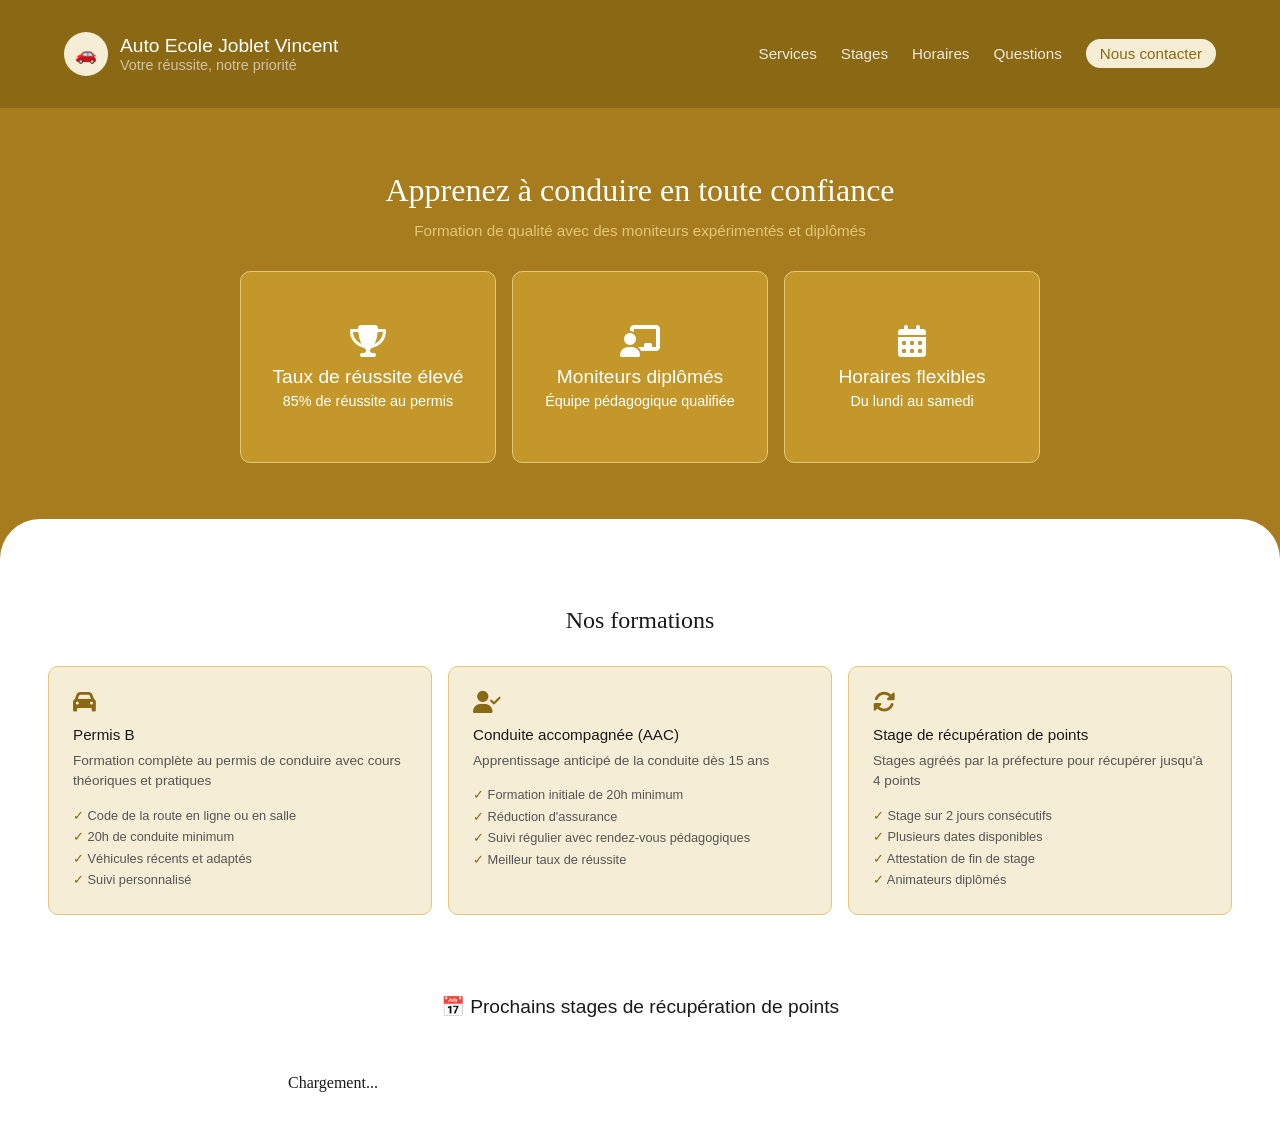
==== index.html @ 128d5dc1 "modif du 13/05/2026" ====
<!DOCTYPE html>
<html lang="fr">
<head>
  <meta charset="UTF-8">
  <link href="ressource/style.css" rel="stylesheet">
  <link rel="stylesheet" href="https://cdnjs.cloudflare.com/ajax/libs/font-awesome/6.5.0/css/all.min.css">
  <meta name="viewport" content="width=device-width, initial-scale=1.0">
  <title>Auto Ecole Joblet</title>
</head>
<body>

    <nav class="nav">
        <div class="nav-left">
            <div class="nav-logo-circle">🚗</div>
            <div>
                <p class="nav-title">Auto Ecole Joblet Vincent</p>
                <p class="nav-subtitle">Votre réussite, notre priorité</p>
            </div>
        </div>
        <ul class="nav-links">
            <li><a href="#services">Services</a></li>
            <li><a href="#stages">Stages</a></li>
            <li><a href="#horaires">Horaires</a></li>
            <li><a href="#faq">Questions</a></li>
            <li><a href="#contact" class="nav-cta">Nous contacter</a></li>
        </ul>
        <button class="burger" id="burger">
            <span></span>
            <span></span>
            <span></span>
        </button>
    </nav>

    <section class="hero">
        <h1>Apprenez à conduire en toute confiance</h1>
        <p>Formation de qualité avec des moniteurs expérimentés et diplômés</p>
        <div class="hero-cards">
            <div class="hero-card">
                <i class="fa-solid fa-trophy"></i>
                <h3>Taux de réussite élevé</h3>
                <p>85% de réussite au permis</p>
            </div>
            <div class="hero-card">
                <i class="fa-solid fa-chalkboard-user"></i>
                <h3>Moniteurs diplômés</h3>
                <p>Équipe pédagogique qualifiée</p>
            </div>
            <div class="hero-card">
                <i class="fa-solid fa-calendar-days"></i>
                <h3>Horaires flexibles</h3>
                <p>Du lundi au samedi</p>
            </div>
        </div>
    </section>

    <section class="services" id="services">
        <h2>Nos formations</h2>
        <div class="services-grid">
            <div class="scard">
                <i class="fa-solid fa-car"></i>
                <h3>Permis B</h3>
                <p>Formation complète au permis de conduire avec cours théoriques et pratiques</p>
                <ul>
                    <li>Code de la route en ligne ou en salle</li>
                    <li>20h de conduite minimum</li>
                    <li>Véhicules récents et adaptés</li>
                    <li>Suivi personnalisé</li>
                </ul>
            </div>
            <div class="scard">
                <i class="fa-solid fa-user-check"></i>
                <h3>Conduite accompagnée (AAC)</h3>
                <p>Apprentissage anticipé de la conduite dès 15 ans</p>
                <ul>
                    <li>Formation initiale de 20h minimum</li>
                    <li>Réduction d'assurance</li>
                    <li>Suivi régulier avec rendez-vous pédagogiques</li>
                    <li>Meilleur taux de réussite</li>
                </ul>
            </div>
            <div class="scard">
                <i class="fa-solid fa-rotate"></i>
                <h3>Stage de récupération de points</h3>
                <p>Stages agréés par la préfecture pour récupérer jusqu'à 4 points</p>
                <ul>
                    <li>Stage sur 2 jours consécutifs</li>
                    <li>Plusieurs dates disponibles</li>
                    <li>Attestation de fin de stage</li>
                    <li>Animateurs diplômés</li>
                </ul>
            </div>
        </div>
    </section>

    <section class="stages" id="stages">
        <div class="stages-header">
            <h2>📅  Prochains stages de récupération de points</h2>
        </div>
        <div id="liste-stages">Chargement...</div>
    </section>

    <script src="ressource/script.js"></script>
</body>
</html>
---- ressource/style.css ----
:root {
  --couleur-primaire: #8B6914;
  --couleur-primaire-clair: #A67C1F;
  --couleur-secondaire: #C4972A;
  --couleur-fond-clair: #F5EDD6;
  --couleur-fond-blanc: #FFFFFF;
  --couleur-texte: #1A1A1A;
  --couleur-texte-gris: #555555;
  --couleur-bordure: #E0C87A;
}

* {
    box-sizing: border-box;
    margin: 0;
    padding: 0;
}

body {
    font-family: Georgia, serif;
    background: var(--couleur-fond-blanc);
    color: var(--couleur-texte);
}

nav {
    background: var(--couleur-primaire);
    padding: 2rem 4rem;
    display: flex;
    align-items: center;
    justify-content: space-between;
}

.nav-left {
    display: flex;
    align-items: center;
    gap: 12px;
}

.nav-logo-circle {
    width: 44px;
    height: 44px;
    background: var(--couleur-fond-clair);
    border-radius: 50%;
    display: flex;
    align-items: center;
    justify-content: center;
    font-size: 1.1rem;
}

.nav-title {
    color: white;
    font-size: 1.2rem;
    font-weight: 500;
    font-family: sans-serif;
}

.nav-subtitle {
    color: rgba(255,255,255,0.6);
    font-size: 0.9rem;
    font-family: sans-serif;
}

.nav-links {
    display: flex;
    gap: 24px;
    list-style: none;
    align-items: center;
}

.nav-links a {
    color: rgba(255,255,255,0.85);
    font-size: 0.95rem;
    font-family: sans-serif;
    text-decoration: none;
    transition: color 0.2s;
}

.nav-links a:hover {
    color: var(--couleur-fond-clair);
}

.nav-cta {
    background: var(--couleur-fond-clair) !important;
    color: var(--couleur-primaire) !important;
    padding: 6px 14px;
    border-radius: 20px;
    font-weight: 500;
}

.burger {
    display: none;
}

.hero {
    background-color: var(--couleur-primaire-clair);
    padding: 4rem 3rem 6rem;
    text-align: center;
    position: relative;
}

.hero::after {
    content: '';
    position: absolute;
    bottom: 0;
    left: 0;
    right: 0;
    height: 40px;
    background-color: var(--couleur-fond-blanc);
    border-radius: 40px 40px 0 0;
}

.hero h1 {
    font-size: 2rem;
    color: white;
    font-weight: 400;
    margin-bottom: 0.8rem;
}

.hero > p {
    font-size: 0.95rem;
    color: var(--couleur-bordure);
    font-family: sans-serif;
    margin-bottom: 2rem;
}

.hero-cards {
    display: grid;
    grid-template-columns: repeat(3, 1fr);
    gap: 1rem;
    max-width: 800px;
    margin: 0 auto;
    position: relative;
    z-index: 1;
}

.hero-card {
    background-color: var(--couleur-secondaire);
    border: 0.5px solid var(--couleur-bordure);
    border-radius: 10px;
    padding: 1.2rem 1rem;
    aspect-ratio: 4/3;
    display: flex;
    flex-direction: column;
    align-items: center;
    justify-content: center;
}

.hero-card i {
    font-size: 2rem;
    color: var(--couleur-fond-blanc);
    display: block;
    margin-bottom: 0.6rem;
}

.hero-card h3 {
    font-size: 1.2rem;
    font-family: sans-serif;
    font-weight: 500;
    color: white;
    margin-bottom: 0.3rem;
}

.hero-card p {
    font-size: 0.9rem;
    color: white;
    font-family: sans-serif;
}

.services {
    padding: 3rem;
    background-color: var(--couleur-fond-blanc);
}

.section-label {
    font-size: 0.75rem;
    font-family: sans-serif;
    letter-spacing: 0.18em;
    color: var(--couleur-primaire);
    text-transform: uppercase;
    margin-bottom: 0.4rem;
    text-align: center;
}

h2 {
    font-size: 1.5rem;
    color: var(--couleur-texte);
    margin-bottom: 2rem;
    text-align: center;
    font-weight: 400;
}

.services-grid {
    display: grid;
    grid-template-columns: repeat(3, 1fr);
    gap: 1rem;
}

.scard {
    border: 0.5px solid var(--couleur-bordure);
    border-radius: 10px;
    padding: 1.5rem;
    background-color: var(--couleur-fond-clair);
}

.scard i {
    font-size: 1.4rem;
    color: var(--couleur-primaire);
    display: block;
    margin-bottom: 0.8rem;
}

.scard h3 {
    font-size: 0.95rem;
    font-family: sans-serif;
    font-weight: 500;
    color: var(--couleur-texte);
    margin-bottom: 0.5rem;
}

.scard p {
    font-size: 0.85rem;
    color: var(--couleur-texte-gris);
    font-family: sans-serif;
    line-height: 1.5;
    margin-bottom: 0.8rem;
}

.scard ul {
    list-style: none;
}

.scard ul li {
    font-size: 0.8rem;
    color: var(--couleur-texte-gris);
    font-family: sans-serif;
    padding: 0.2rem 0;
}

.scard ul li::before {
    content: '✓ ';
    color: var(--couleur-primaire);
}

.stages {
    padding: 2rem 3rem;
    background-color: var(--couleur-fond-blanc);
    max-width: 800px;
    margin: 0 auto;
}

.stages-header {
    display: flex;
    align-items: center;
    justify-content: center;
    gap: 0.8rem;
    margin-bottom: 1.5rem;
}

.stages-header h2 {
    font-size: 1.2rem;
    font-weight: 500;
    font-family: sans-serif;
    color: var(--couleur-texte);
}

.stage-info {
    display: flex;
    flex-direction: column;
}

.stage-card {
    display: flex;
    justify-content: space-between;
    align-items: center;
    background-color: var(--couleur-fond-blanc);
    border: 0.5px solid var(--couleur-bordure);
    border-radius: 12px;
    padding: 1.2rem 1.5rem;
    margin-bottom: 1rem;
}

.stage-date, .stage-heure {
    font-family: sans-serif;
    font-size: 0.95rem;
    color: var(--couleur-texte);
    display: flex;
    align-items: center;
    gap: 0.5rem;
    margin-bottom: 0.4rem;
}

.stage-date {
    font-weight: 500;
}

.stage-places {
    display: inline-block;
    background: var(--couleur-texte);
    color: white;
    font-size: 0.85rem;
    font-family: sans-serif;
    padding: 0.4rem 1rem;
    border-radius: 20px;
    font-weight: 500;
}

.stage-complet {
    display: inline-block;
    background: #cc0000;
    color: white;
    font-size: 0.85rem;
    font-family: sans-serif;
    padding: 0.4rem 1rem;
    border-radius: 20px;
    font-weight: 500;
}

@media (max-width: 768px) {

    nav {
        padding: 1.2rem 1.5rem;
        position: relative;
    }

    .nav-links {
        display: none;
        flex-direction: column;
        position: absolute;
        top: 80px;
        left: 0;
        right: 0;
        background: var(--couleur-primaire);
        padding: 1.5rem;
        gap: 1rem;
        z-index: 100;
    }

    .nav-links.open {
        display: flex;
    }

    .burger {
        display: flex;
        flex-direction: column;
        gap: 5px;
        background: none;
        border: none;
        cursor: pointer;
        padding: 4px;
        align-self: center;
    }

    .burger span {
        display: block;
        width: 25px;
        height: 2px;
        background-color: white;
        border-radius: 2px;
    }

    .hero {
        padding: 2rem 1.5rem 4rem;
    }

    .hero h1 {
        font-size: 1.5rem;
    }

    .hero-cards {
        grid-template-columns: 1fr;
        max-width: 100%;
    }

    .hero-card {
        aspect-ratio: auto;
        padding: 1rem;
    }

    .services {
        padding: 2rem 1.5rem;
    }

    .services-grid {
        grid-template-columns: 1fr;
    }

    .stages {
        padding: 2rem 1.5rem;
    }

    .stage-card {
        flex-direction: column;
        align-items: center;
        gap: 0.8rem;
    }

    .stages-header {
        text-align: center;
        flex-direction: column;
    }

    .stage-info {
        text-align: center;
        width: 100%;
    }

    .stage-date {
        justify-content: center;
    }

    .stage-heure {
        justify-content: center;
    }

    .stage-places, .stage-complet {
        align-self: center;
    }
}
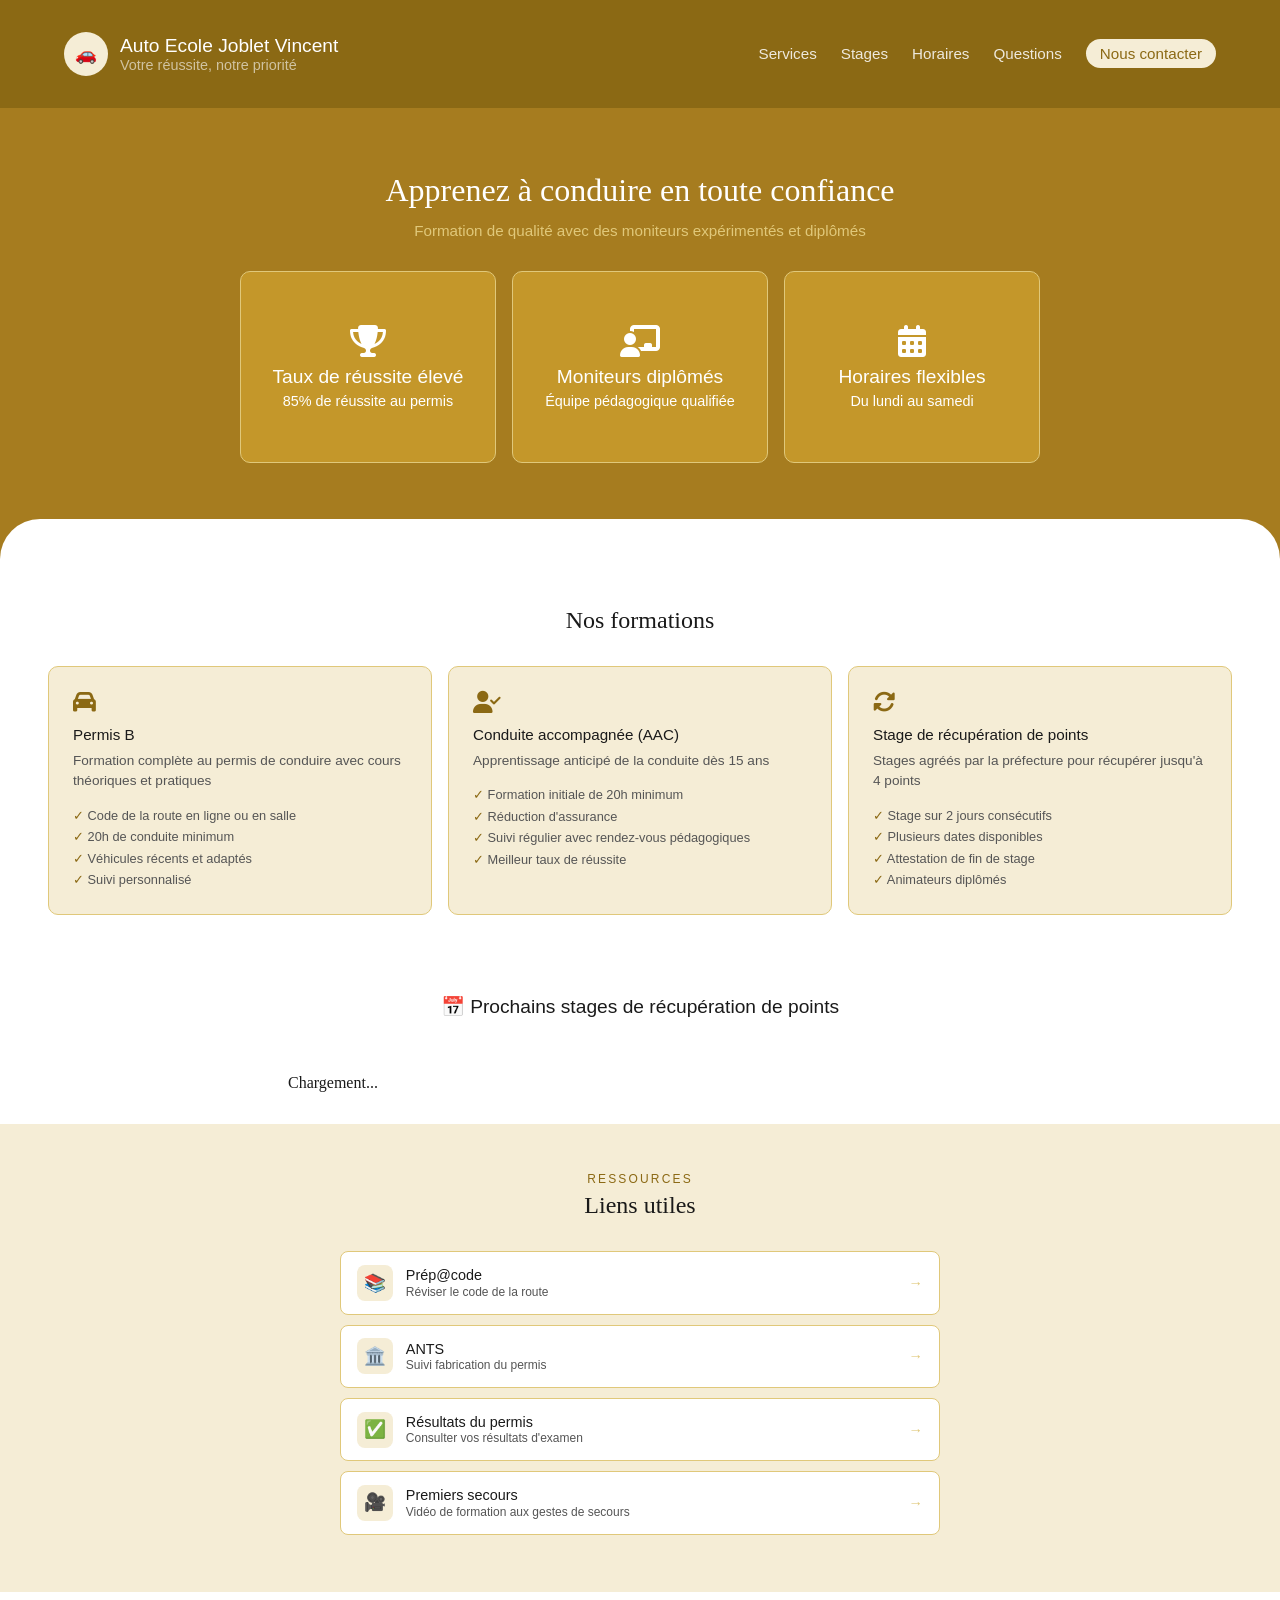
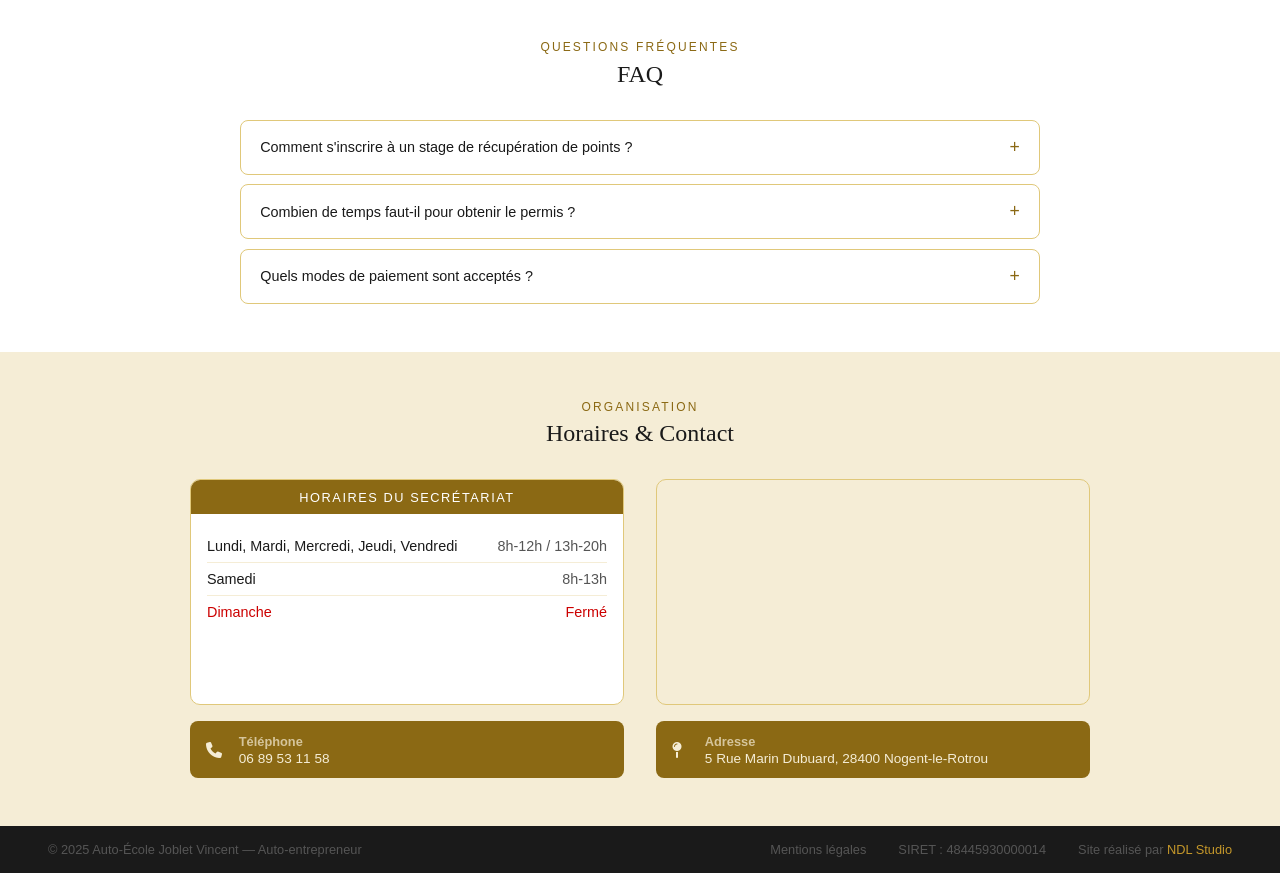
==== commit 07294bf6: "ajout du 19/05/26" ====
--- a/index.html
+++ b/index.html
@@ -99,6 +99,135 @@
         <div id="liste-stages">Chargement...</div>
     </section>
 
+    <section class="liens" id="liens">
+        <p class="section-label">Ressources</p>
+        <h2>Liens utiles</h2>
+        <div class="liens-grid">
+            <div class="liens-group">
+                <a href="https://www.prepacode-enpc.fr/landing_page" target="_blank" class="lien-card">
+                    <div class="lien-icon">📚</div>
+                    <div>
+                        <p class="lien-name">Prép@code</p>
+                        <p class="lien-desc">Réviser le code de la route</p>
+                    </div>
+                    <span class="lien-arrow">→</span>
+                </a>
+                <a href="https://permisdeconduire.ants.gouv.fr" target="_blank" class="lien-card">
+                    <div class="lien-icon">🏛️</div>
+                    <div>
+                        <p class="lien-name">ANTS</p>
+                        <p class="lien-desc">Suivi fabrication du permis</p>
+                    </div>
+                    <span class="lien-arrow">→</span>
+                </a>
+                <a href="https://www.securite-routiere.gouv.fr" target="_blank" class="lien-card">
+                    <div class="lien-icon">✅</div>
+                    <div>
+                        <p class="lien-name">Résultats du permis</p>
+                        <p class="lien-desc">Consulter vos résultats d'examen</p>
+                    </div>
+                    <span class="lien-arrow">→</span>
+                </a>
+                <a href="https://www.youtube.com/watch?v=EZXLKHMjJOY" target="_blank" class="lien-card">
+                    <div class="lien-icon">🎥</div>
+                    <div>
+                        <p class="lien-name">Premiers secours</p>
+                        <p class="lien-desc">Vidéo de formation aux gestes de secours</p>
+                    </div>
+                    <span class="lien-arrow">→</span>
+                </a>
+            </div>
+        </div>
+    </section>
+
+    <section class="faq" id="faq">
+        <p class="section-label">Questions Fréquentes</p>
+        <h2>FAQ</h2>
+        <div class="faq-list">
+            <div class="faq-item">
+                <div class="faq-question">
+                    <span>Comment s'inscrire à un stage de récupération de points ?</span>
+                    <span class="faq-arrow">+</span>
+                </div>
+                <div class="faq-answer">Consultez les dates disponibles dans la section Stages et contactez-nous pour confirmer votre inscription</div>
+            </div>
+            <div class="faq-item">
+                <div class="faq-question">
+                    <span>Combien de temps faut-il pour obtenir le permis ?</span>
+                    <span class="faq-arrow">+</span>
+                </div>
+                <div class="faq-answer">En moyenne comptez 3 à 6 mois selon votre rythme d'apprentissage.</div>
+            </div>
+            <div class="faq-item">
+                <div class="faq-question">
+                    <span>Quels modes de paiement sont acceptés ?</span>
+                    <span class="faq-arrow">+</span>
+                </div>
+                <div class="faq-answer">Nous acceptons les espèces, chèques et virements. Le permis à 1€/jour est également disponible.</div>
+            </div>
+        </div>
+    </section>
+
+    <section class="horaires" id="contact">
+        <p class="section-label">Organisation</p>
+        <h2>Horaires & Contact</h2>
+        <div class="horaires-wrap">
+            <div class="horaires-left">
+                <div class="horaires-bloc">
+                    <div class="horaires-bloc-texte">Horaires du secrétariat</div>
+                    <div class="horaires-bloc-content">
+                        <div class="horaires-row">
+                            <span class="jour">Lundi, Mardi, Mercredi, Jeudi, Vendredi</span>
+                            <span class="heure">8h-12h / 13h-20h</span>
+                        </div>
+                        <div class="horaires-row">
+                            <span class="jour">Samedi</span>
+                            <span class="heure">8h-13h</span>
+                        </div>
+                        <div class="horaires-row ferme">
+                            <span class="jour">Dimanche</span>
+                            <span class="heure">Fermé</span>
+                        </div>
+                    </div>
+                </div>
+                <a href="tel:+33689531158" class="contact-card">
+                    <i class="fa-solid fa-phone"></i>
+                    <div class="contact-card-info">
+                        <h4>Téléphone</h4>
+                        <p>06 89 53 11 58</p>
+                    </div>
+                </a>
+            </div>
+            <div class="horaires-right">
+                <div class="carte-placeholder">
+                    <iframe 
+                        src="https://www.google.com/maps/embed?pb=!1m18!1m12!1m3!1d2638.5!2d0.8234!3d48.3234!2m3!1f0!2f0!3f0!3m2!1i1024!2i768!4f13.1!3m3!1m2!1s0x0%3A0x0!2s5+Rue+Marin+Dubuard+28400+Nogent-le-Rotrou!5e0!3m2!1sfr!2sfr!4v1234567890"
+                        width="100%" 
+                        height="220" 
+                        style="border:0; border-radius:10px;" 
+                        allowfullscreen="" 
+                        loading="lazy">
+                    </iframe>
+                </div>
+                <a href="https://maps.google.com/?q=5+Rue+Marin+Dubuard+28400+Nogent-le-Rotrou" target="_blank" class="contact-card">
+                    <i class="fa-solid fa-map-pin"></i>
+                    <div class="contact-card-info">
+                        <h4>Adresse</h4>
+                        <p>5 Rue Marin Dubuard, 28400 Nogent-le-Rotrou</p>
+                    </div>
+                </a>
+            </div>
+        </div>
+    </section>
+
     <script src="ressource/script.js"></script>
 </body>
+<footer class="footer">
+    <span>© 2025 Auto-École Joblet Vincent — Auto-entrepreneur</span>
+    <div class="footer-links">
+        <a href="mentions-legales.html">Mentions légales</a>
+        <span>SIRET : 48445930000014</span>
+        <span class="footer-credit">Site réalisé par <a href="https://ndlstudio.fr" target="_blank">NDL Studio</a></span>
+    </div>
+</footer>
 </html>
--- a/ressource/style.css
+++ b/ressource/style.css
@@ -313,6 +313,339 @@
     border-radius: 20px;
     font-weight: 500;
 }
+
+.liens {
+    padding: 3rem;
+    background: var(--couleur-fond-clair);
+}
+
+.liens-grid {
+    max-width: 600px;
+    margin: 0 auto;
+}
+
+.liens-group-title {
+    font-size: 0.75rem;
+    font-family: sans-serif;
+    font-weight: 500;
+    color: var(--couleur-primaire);
+    letter-spacing: 0.12em;
+    text-transform: uppercase;
+    margin-bottom: 0.8rem;
+    padding-bottom: 0.5rem;
+    border-bottom: 0.5px solid var(--couleur-bordure);
+}
+
+.lien-card {
+    display: flex;
+    align-items: center;
+    gap: 0.8rem;
+    padding: 0.8rem 1rem;
+    border: 0.5px solid var(--couleur-bordure);
+    border-radius: 8px;
+    margin-bottom: 0.6rem;
+    background: var(--couleur-fond-blanc);
+    text-decoration: none;
+    transition: border-color 0.2s;
+}
+
+.lien-card:hover {
+    border-color: var(--couleur-primaire);
+}
+
+.lien-icon {
+    width: 36px;
+    height: 36px;
+    border-radius: 8px;
+    display: flex;
+    align-items: center;
+    justify-content: center;
+    font-size: 1.1rem;
+    flex-shrink: 0;
+    background: var(--couleur-fond-clair);
+}
+
+.lien-name {
+    font-size: 0.9rem;
+    font-family: sans-serif;
+    font-weight: 500;
+    color: var(--couleur-texte);
+    margin-bottom: 0.1rem;
+}
+
+.lien-desc {
+    font-size: 0.75rem;
+    color: var(--couleur-texte-gris);
+    font-family: sans-serif;
+}
+
+.lien-arrow {
+    margin-left: auto;
+    color: var(--couleur-bordure);
+    font-family: sans-serif;
+    font-size: 0.9rem;
+}
+
+.faq {
+    padding: 3rem;
+    background-color: var(--couleur-fond-blanc);
+}
+
+.faq .section-label,
+.faq h2 {
+    text-align: center;
+}
+
+.faq-list {
+    display: flex;
+    flex-direction: column;
+    gap: 0.6rem;
+    max-width: 800px;
+    width: 100%;
+    margin: 1.5rem auto 0;
+    text-align: left;
+}
+
+.faq-item {
+    background-color: var(--couleur-fond-blanc);
+    border: 0.5px solid var(--couleur-bordure);
+    border-radius: 8px;
+    overflow: hidden;
+}
+
+.faq-question {
+    display: flex;
+    justify-content: space-between;
+    align-items: center;
+    padding: 1rem 1.2rem;
+    cursor: pointer;
+}
+
+.faq-question span:first-child {
+    font-size: 0.9rem;
+    font-family: sans-serif;
+    color: var(--couleur-texte);
+    font-weight: 500;
+}
+
+.faq-arrow {
+    color: var(--couleur-primaire);
+    font-size: 1.1rem;
+    font-family: sans-serif;
+}
+
+.faq-answer {
+    display: none;
+    padding: 0 1.2rem 1rem;
+    font-size: 0.85rem;
+    font-family: sans-serif;
+    color: var(--couleur-texte-gris);
+    line-height: 1.6;
+    border-top: 0.5px solid var(--couleur-fond-clair);
+    padding-top: 0.8rem;
+}
+
+.horaires {
+    padding: 3rem;
+    background: var(--couleur-fond-clair);
+}
+
+.horaires-wrap {
+    display: grid;
+    grid-template-columns: 1fr 1fr;
+    gap: 2rem;
+    max-width: 900px;
+    margin: 2rem auto 0;
+    align-items: stretch;
+}
+
+.horaires-bloc {
+    background: var(--couleur-fond-blanc);
+    border: 0.5px solid var(--couleur-bordure);
+    border-radius: 10px;
+    overflow: hidden;
+    flex: 1;
+}
+
+.horaires-bloc-texte {
+    background: var(--couleur-primaire);
+    color: white;
+    font-family: sans-serif;
+    font-size: 0.8rem;
+    font-weight: 500;
+    letter-spacing: 0.12em;
+    text-transform: uppercase;
+    padding: 0.6rem 1rem;
+    text-align: center;
+}
+
+.horaires-bloc-content {
+    padding: 1rem;
+}
+
+.horaires-row {
+    display: flex;
+    justify-content: space-between;
+    align-items: center;
+    padding: 0.5rem 0;
+    border-bottom: 0.5px solid var(--couleur-fond-clair);
+    font-family: sans-serif;
+    font-size: 0.9rem;
+}
+
+.horaires-row:last-child {
+    border-bottom: none;
+}
+
+.horaires-row .jour {
+    font-weight: 500;
+    color: var(--couleur-texte);
+}
+
+.horaires-row .heure {
+    color: var(--couleur-texte-gris);
+}
+
+.horaires-row.ferme .jour,
+.horaires-row.ferme .heure {
+    color: #cc0000;
+}
+
+.horaires-left {
+    display: flex;
+    flex-direction: column;
+    gap: 1rem;
+}
+
+.horaires-right {
+    display: flex;
+    flex-direction: column;
+    gap: 1rem;
+}
+
+.carte-placeholder {
+    border-radius: 10px;
+    overflow: hidden;
+    border: 0.5px solid var(--couleur-bordure);
+}
+
+.contact-cards {
+    display: flex;
+    flex-direction: column;
+    gap: 0.6rem;
+}
+
+.contact-card {
+    display: flex;
+    align-items: center;
+    gap: 0.8rem;
+    padding: 0.8rem 1rem;
+    background: var(--couleur-primaire);
+    border-radius: 8px;
+    text-decoration: none;
+    transition: background 0.2s;
+}
+
+.contact-card:hover {
+    background: var(--couleur-primaire-clair);
+}
+
+.contact-card i {
+    font-size: 1rem;
+    color: var(--couleur-fond-clair);
+    width: 20px;
+}
+
+.contact-card-info h4 {
+    font-size: 0.8rem;
+    font-family: sans-serif;
+    color: rgba(245,237,214,0.7);
+    margin-bottom: 0.1rem;
+}
+
+.contact-card-info p {
+    font-size: 0.85rem;
+    font-family: sans-serif;
+    color: var(--couleur-fond-clair);
+    font-weight: 500;
+}
+
+.footer {
+    background: var(--couleur-texte);
+    padding: 1rem 3rem;
+    display: flex;
+    justify-content: space-between;
+    align-items: center;
+}
+
+.footer span {
+    font-size: 0.8rem;
+    color: var(--couleur-texte-gris);
+    font-family: sans-serif;
+}
+
+.footer-links {
+    display: flex;
+    gap: 2rem;
+    align-items: center;
+}
+
+.footer-links a {
+    font-size: 0.8rem;
+    color: var(--couleur-texte-gris);
+    font-family: sans-serif;
+    text-decoration: none;
+}
+
+.footer-links a:hover {
+    color: var(--couleur-fond-clair);
+}
+
+.footer-credit a {
+    color: var(--couleur-secondaire);
+}
+
+.mentions {
+    padding: 4rem 3rem;
+    max-width: 800px;
+    margin: 0 auto;
+}
+
+.mentions h1 {
+    font-size: 2rem;
+    color: var(--couleur-primaire);
+    margin-bottom: 2rem;
+    font-weight: 400;
+}
+
+.mentions h2 {
+    font-size: 1.1rem;
+    color: var(--couleur-texte);
+    margin-top: 2rem;
+    margin-bottom: 0.8rem;
+    font-weight: 500;
+    font-family: sans-serif;
+    border-bottom: 0.5px solid var(--couleur-bordure);
+    padding-bottom: 0.4rem;
+    text-align: left;
+}
+
+.mentions p {
+    font-size: 0.9rem;
+    color: var(--couleur-texte-gris);
+    font-family: sans-serif;
+    line-height: 1.7;
+    margin-bottom: 0.6rem;
+}
+
+.mentions a {
+    color: var(--couleur-primaire);
+    text-decoration: none;
+}
+
+
+
+
 
 @media (max-width: 768px) {
 
@@ -414,4 +747,31 @@
     .stage-places, .stage-complet {
         align-self: center;
     }
+
+        /* HORAIRES */
+    .horaires-wrap {
+        grid-template-columns: 1fr;
+    }
+
+    .horaires-left {
+        order: 1;
+    }
+
+    .horaires-right {
+        order: 2;
+    }
+
+    .carte-placeholder iframe {
+        height: 200px;
+    }
+
+    /* LIENS */
+    .liens-grid {
+        grid-template-columns: 1fr;
+    }
+
+    /* FAQ */
+    .faq {
+        padding: 2rem 1.5rem;
+    }
 }
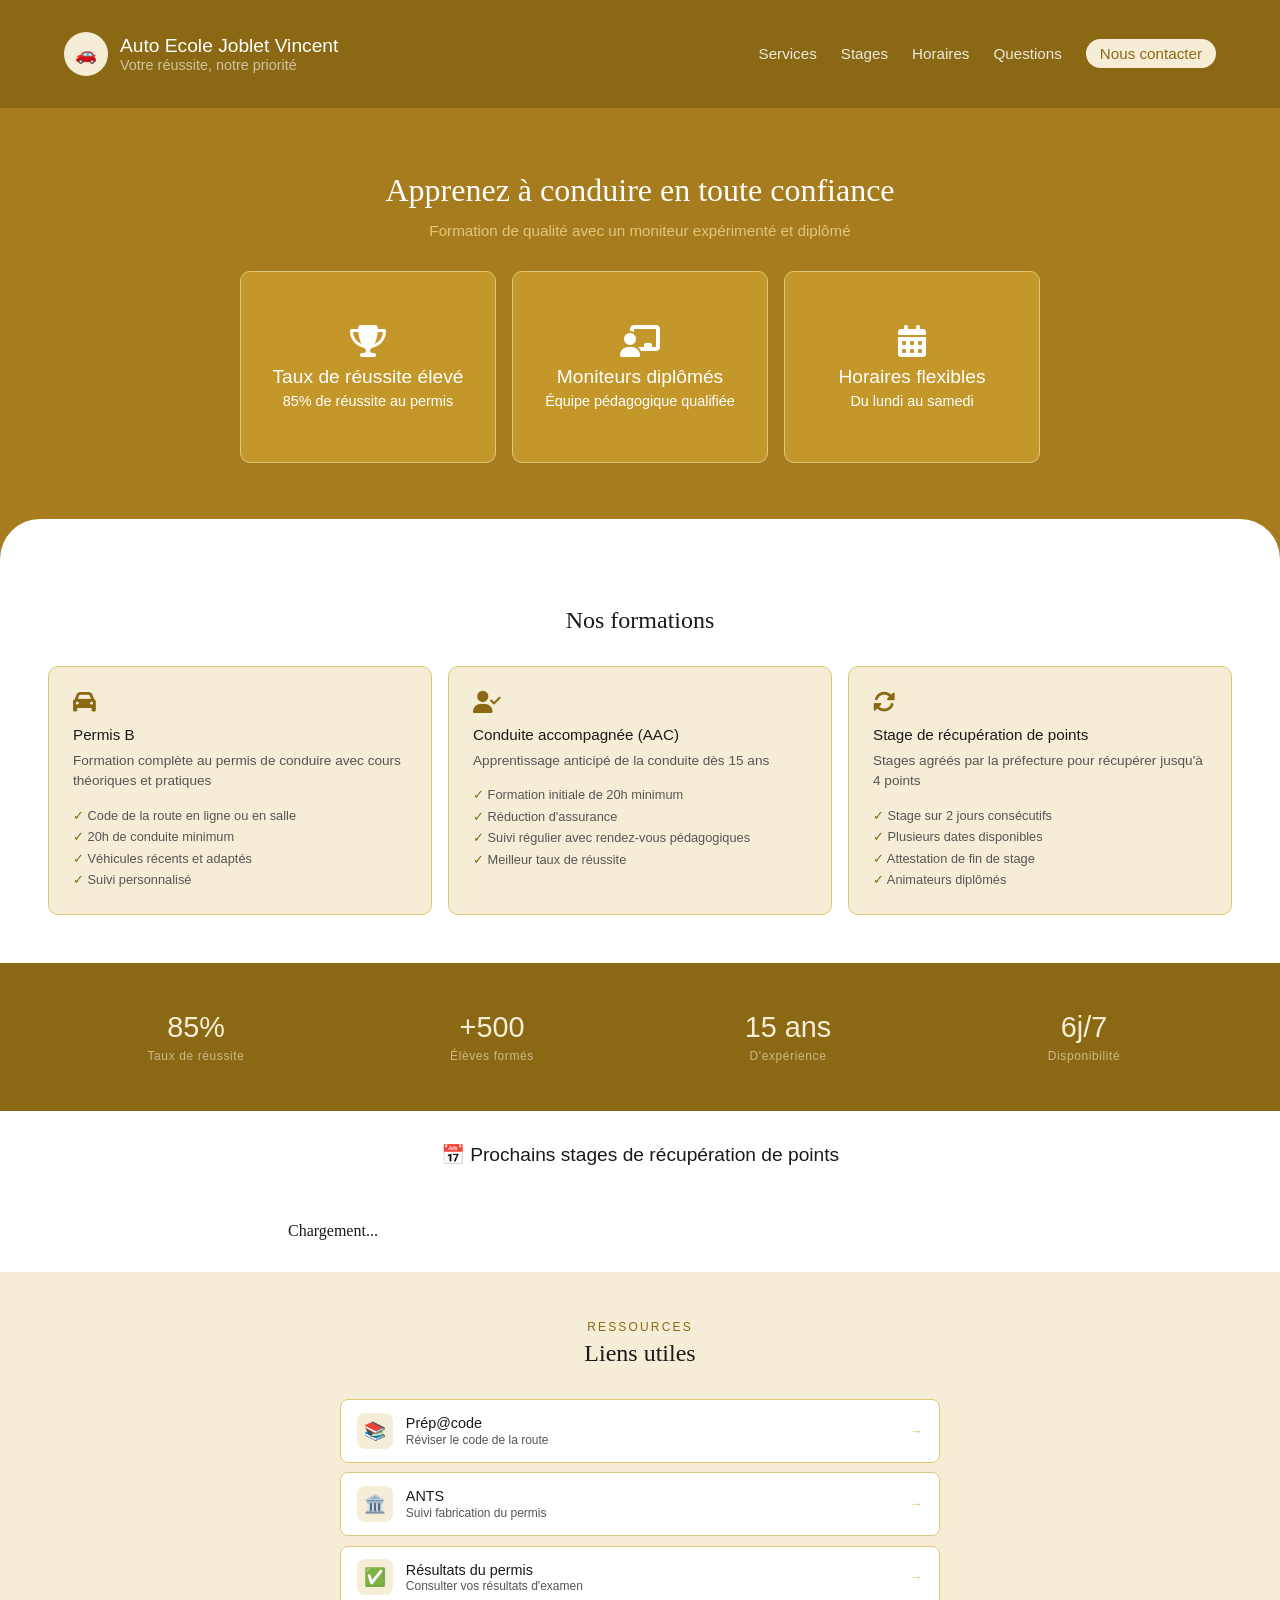
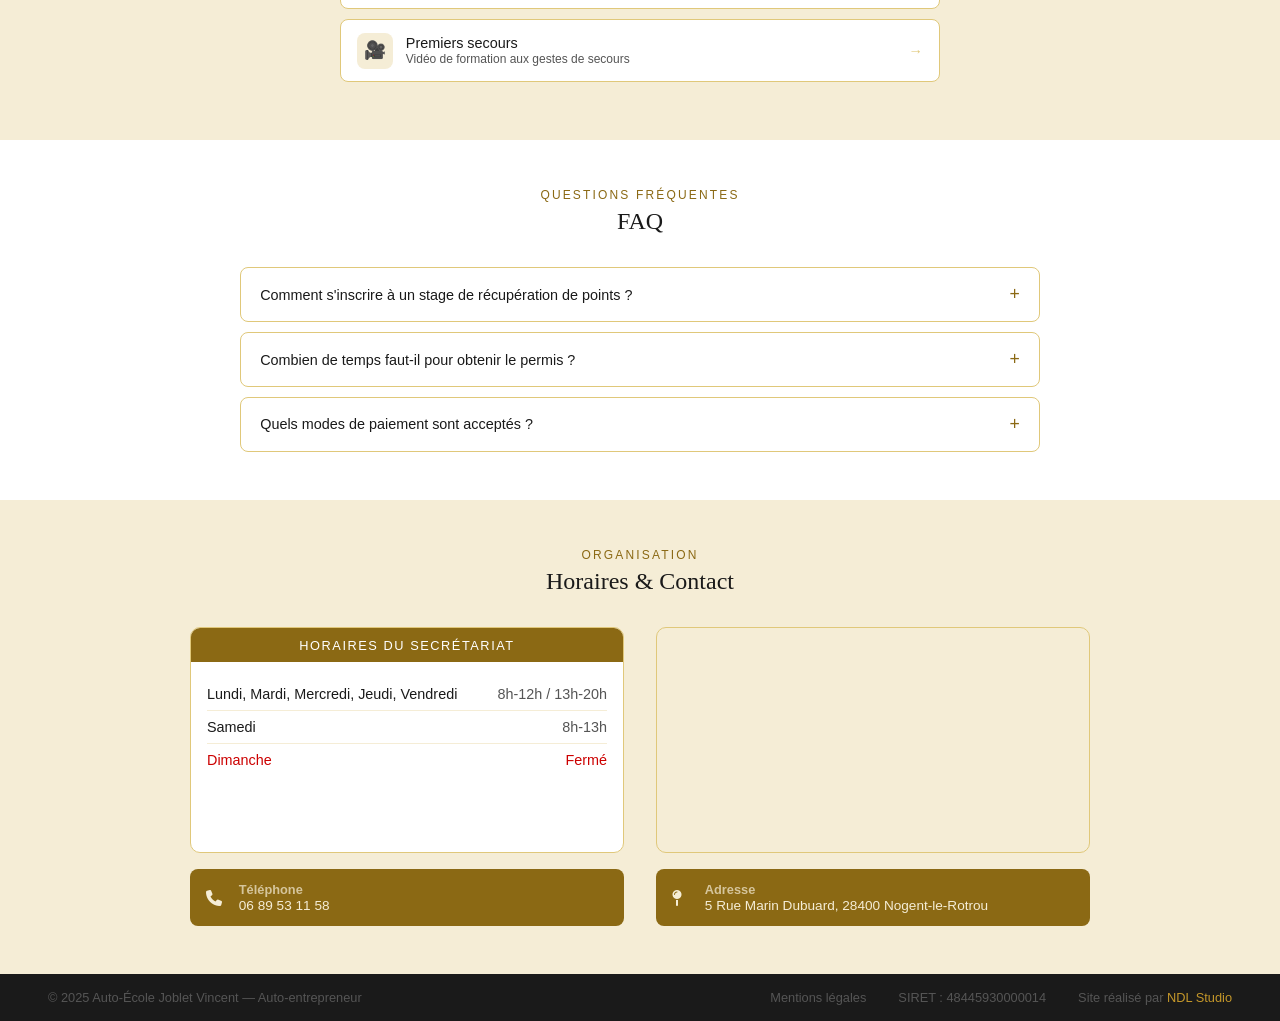
==== commit f44352ce: "mofid 24/05/2026" ====
--- a/index.html
+++ b/index.html
@@ -20,7 +20,7 @@
         <ul class="nav-links">
             <li><a href="#services">Services</a></li>
             <li><a href="#stages">Stages</a></li>
-            <li><a href="#horaires">Horaires</a></li>
+            <li><a href="#contact">Horaires</a></li>
             <li><a href="#faq">Questions</a></li>
             <li><a href="#contact" class="nav-cta">Nous contacter</a></li>
         </ul>
@@ -33,7 +33,7 @@
 
     <section class="hero">
         <h1>Apprenez à conduire en toute confiance</h1>
-        <p>Formation de qualité avec des moniteurs expérimentés et diplômés</p>
+        <p>Formation de qualité avec un moniteur expérimenté et diplômé</p>
         <div class="hero-cards">
             <div class="hero-card">
                 <i class="fa-solid fa-trophy"></i>
@@ -91,6 +91,25 @@
             </div>
         </div>
     </section>
+
+    <div class="stats">
+        <div class="stat">
+            <span class="stat-num">85%</span>
+            <span class="stat-lbl">Taux de réussite</span>
+        </div>
+        <div class="stat">
+            <span class="stat-num">+500</span>
+            <span class="stat-lbl">Élèves formés</span>
+        </div>
+        <div class="stat">
+            <span class="stat-num">15 ans</span>
+            <span class="stat-lbl">D'expérience</span>
+        </div>
+        <div class="stat">
+            <span class="stat-num">6j/7</span>
+            <span class="stat-lbl">Disponibilité</span>
+        </div>
+    </div>
 
     <section class="stages" id="stages">
         <div class="stages-header">
--- a/ressource/style.css
+++ b/ressource/style.css
@@ -644,7 +644,34 @@
 }
 
 
-
+.stats {
+    background: var(--couleur-primaire);
+    padding: 2rem 3rem;
+    display: grid;
+    grid-template-columns: repeat(4, 1fr);
+}
+
+.stat {
+    text-align: center;
+    padding: 1rem;
+}
+
+.stat-num {
+    font-size: 1.8rem;
+    color: var(--couleur-fond-clair);
+    font-weight: 500;
+    display: block;
+    font-family: sans-serif;
+}
+
+.stat-lbl {
+    font-size: 0.75rem;
+    color: rgba(245,237,214,0.6);
+    font-family: sans-serif;
+    display: block;
+    margin-top: 0.3rem;
+    letter-spacing: 0.05em;
+}
 
 
 @media (max-width: 768px) {
@@ -774,4 +801,8 @@
     .faq {
         padding: 2rem 1.5rem;
     }
+
+    .stats {
+    grid-template-columns: repeat(2, 1fr);
+    }
 }
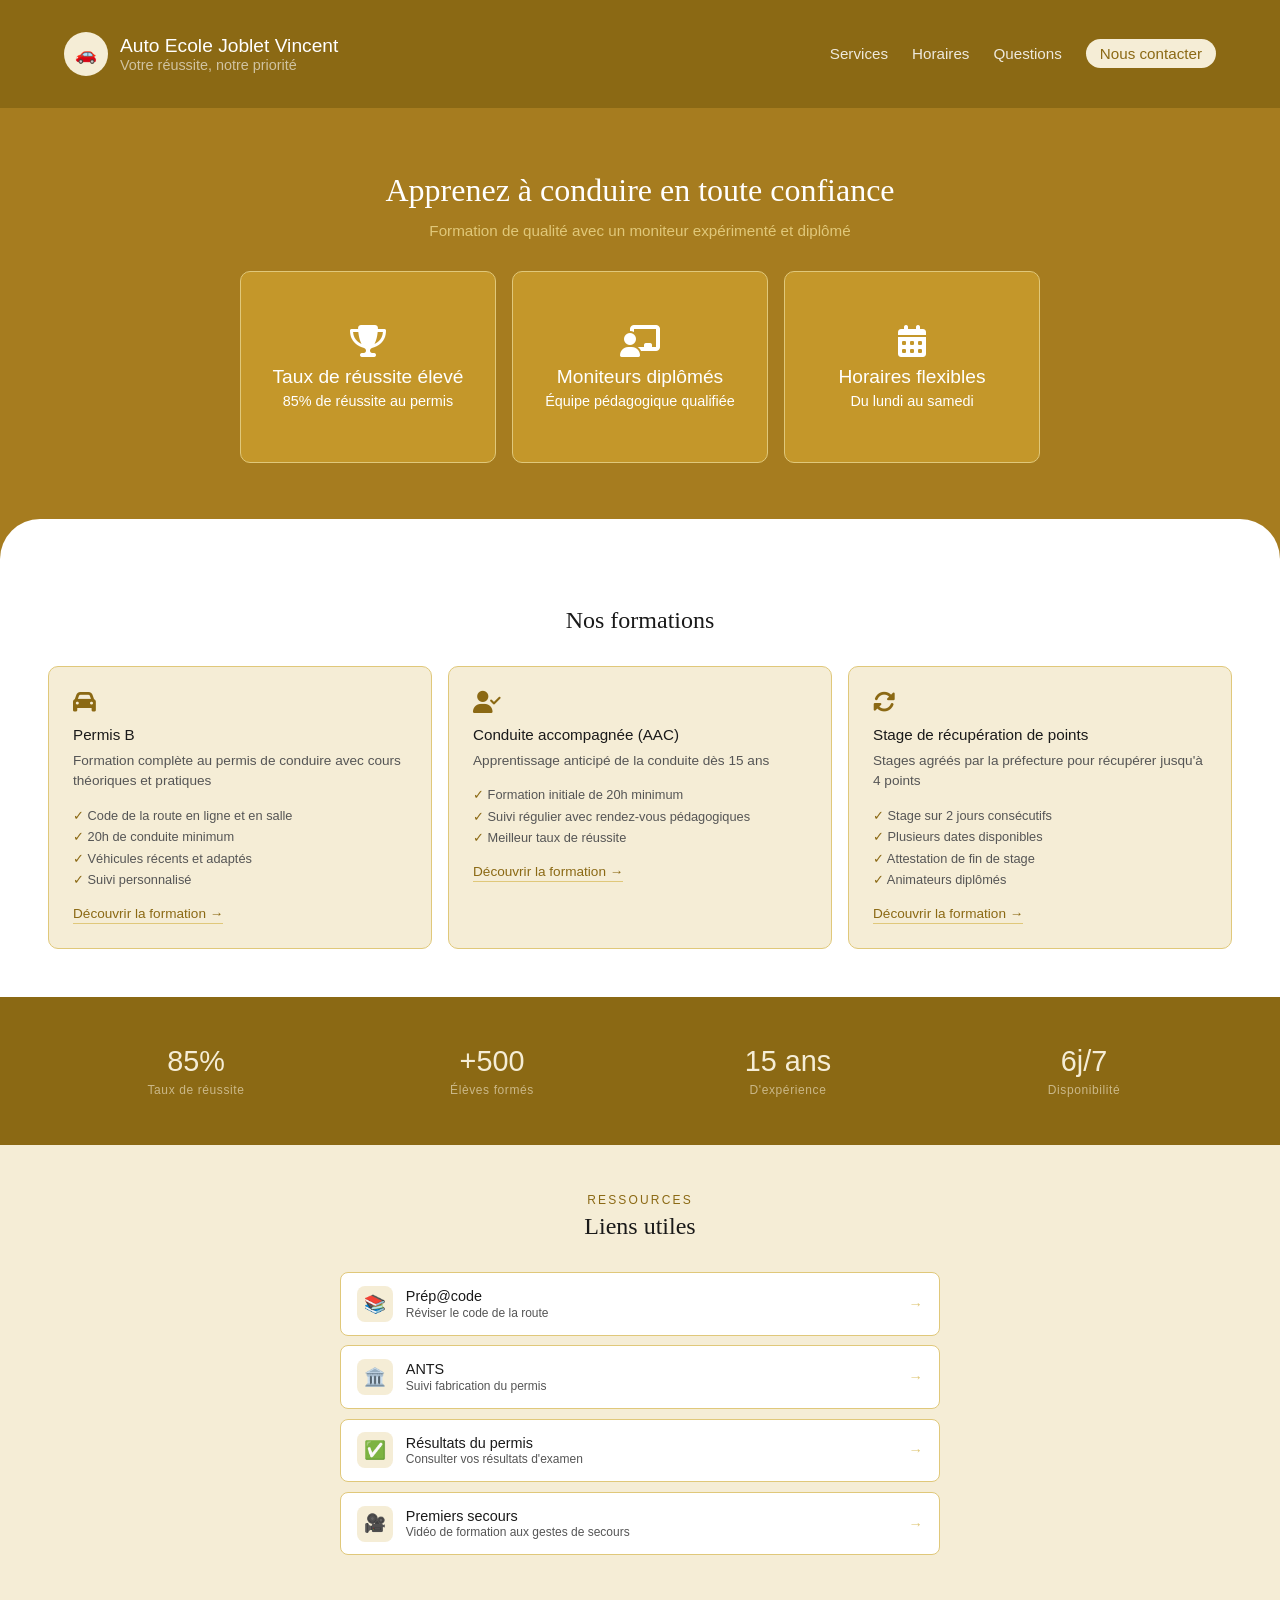
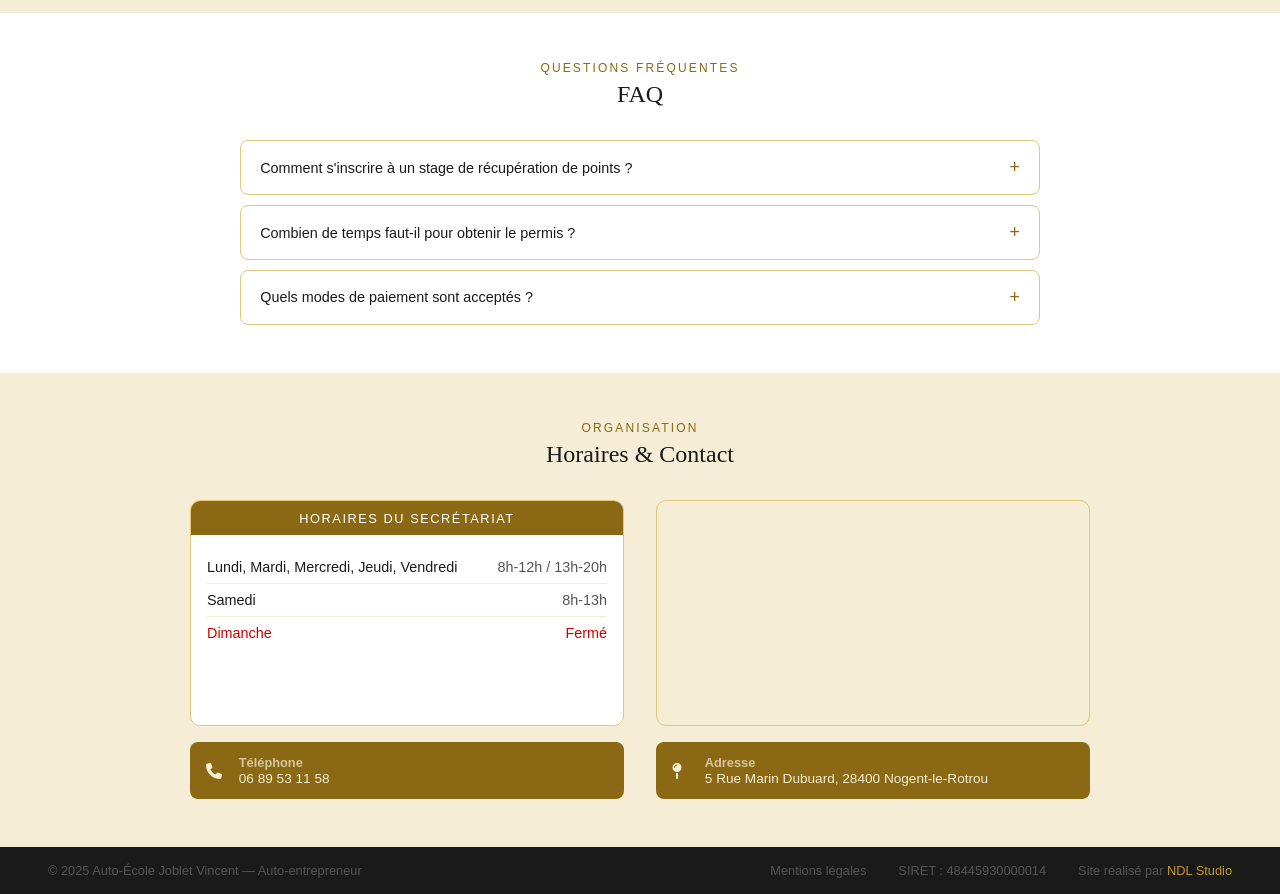
==== commit aed53689: "ajout pages formations" ====
--- a/index.html
+++ b/index.html
@@ -19,7 +19,6 @@
         </div>
         <ul class="nav-links">
             <li><a href="#services">Services</a></li>
-            <li><a href="#stages">Stages</a></li>
             <li><a href="#contact">Horaires</a></li>
             <li><a href="#faq">Questions</a></li>
             <li><a href="#contact" class="nav-cta">Nous contacter</a></li>
@@ -61,11 +60,12 @@
                 <h3>Permis B</h3>
                 <p>Formation complète au permis de conduire avec cours théoriques et pratiques</p>
                 <ul>
-                    <li>Code de la route en ligne ou en salle</li>
+                    <li>Code de la route en ligne et en salle</li>
                     <li>20h de conduite minimum</li>
                     <li>Véhicules récents et adaptés</li>
                     <li>Suivi personnalisé</li>
                 </ul>
+                <a href="permis-b.html" class="scard-btn">Découvrir la formation →</a>
             </div>
             <div class="scard">
                 <i class="fa-solid fa-user-check"></i>
@@ -73,10 +73,10 @@
                 <p>Apprentissage anticipé de la conduite dès 15 ans</p>
                 <ul>
                     <li>Formation initiale de 20h minimum</li>
-                    <li>Réduction d'assurance</li>
                     <li>Suivi régulier avec rendez-vous pédagogiques</li>
                     <li>Meilleur taux de réussite</li>
                 </ul>
+                <a href="conduite-accompagnee.html" class="scard-btn">Découvrir la formation →</a>
             </div>
             <div class="scard">
                 <i class="fa-solid fa-rotate"></i>
@@ -88,6 +88,7 @@
                     <li>Attestation de fin de stage</li>
                     <li>Animateurs diplômés</li>
                 </ul>
+                <a href="recuperation-points.html" class="scard-btn">Découvrir la formation →</a>
             </div>
         </div>
     </section>
@@ -110,13 +111,6 @@
             <span class="stat-lbl">Disponibilité</span>
         </div>
     </div>
-
-    <section class="stages" id="stages">
-        <div class="stages-header">
-            <h2>📅  Prochains stages de récupération de points</h2>
-        </div>
-        <div id="liste-stages">Chargement...</div>
-    </section>
 
     <section class="liens" id="liens">
         <p class="section-label">Ressources</p>
--- a/ressource/style.css
+++ b/ressource/style.css
@@ -235,6 +235,23 @@
     padding: 0.2rem 0;
 }
 
+.scard-btn {
+    display: inline-block;
+    margin-top: 1rem;
+    font-size: 0.85rem;
+    font-family: sans-serif;
+    color: var(--couleur-primaire);
+    text-decoration: none;
+    font-weight: 500;
+    border-bottom: 1px solid var(--couleur-bordure);
+    padding-bottom: 2px;
+    transition: color 0.2s;
+}
+
+.scard-btn:hover {
+    color: var(--couleur-primaire-clair);
+}
+
 .scard ul li::before {
     content: '✓ ';
     color: var(--couleur-primaire);
@@ -672,6 +689,192 @@
     margin-top: 0.3rem;
     letter-spacing: 0.05em;
 }
+
+
+
+/* Page permis B */
+
+
+.formation-hero {
+    background: var(--couleur-primaire);
+    padding: 3rem 4rem;
+}
+
+.formation-hero-content h1 {
+    font-size: 2rem;
+    color: white;
+    font-weight: 400;
+    margin-bottom: 0.5rem;
+    text-align: left;
+}
+
+.formation-hero-content p {
+    font-size: 0.95rem;
+    color: rgba(255,255,255,0.7);
+    font-family: sans-serif;
+}
+
+.formation-hero-content .section-label {
+    text-align: left;
+    color: var(--couleur-fond-clair);
+    margin-bottom: 0.4rem;
+}
+
+.formation-section {
+    padding: 3rem 4rem;
+    background: var(--couleur-fond-blanc);
+}
+
+.formation-grid {
+    display: grid;
+    grid-template-columns: 1fr 300px;
+    gap: 2rem;
+    max-width: 1100px;
+    margin: 0 auto;
+}
+
+.formation-bloc {
+    margin-bottom: 2rem;
+    padding-bottom: 2rem;
+    border-bottom: 0.5px solid var(--couleur-bordure);
+}
+
+.formation-bloc:last-child {
+    border-bottom: none;
+}
+
+.formation-bloc h2 {
+    font-size: 1.1rem;
+    color: var(--couleur-texte);
+    margin-bottom: 1rem;
+    text-align: left;
+    font-family: sans-serif;
+    font-weight: 500;
+    display: flex;
+    align-items: center;
+    gap: 0.6rem;
+}
+
+.formation-bloc h2 i {
+    color: var(--couleur-primaire);
+    font-size: 1rem;
+}
+
+.formation-bloc p {
+    font-size: 0.9rem;
+    color: var(--couleur-texte-gris);
+    font-family: sans-serif;
+    line-height: 1.7;
+}
+
+.formation-list {
+    list-style: none;
+    display: flex;
+    flex-direction: column;
+    gap: 0.5rem;
+}
+
+.formation-list li {
+    font-size: 0.9rem;
+    color: var(--couleur-texte-gris);
+    font-family: sans-serif;
+    padding: 0.4rem 0;
+    border-bottom: 0.5px solid var(--couleur-fond-clair);
+    display: flex;
+    align-items: center;
+    gap: 0.5rem;
+}
+
+.formation-list li::before {
+    content: '✓';
+    color: var(--couleur-primaire);
+    font-weight: 500;
+}
+
+.tarifs-grid {
+    display: grid;
+    grid-template-columns: repeat(3, 1fr);
+    gap: 1rem;
+    margin-top: 0.5rem;
+}
+
+.tarif-card {
+    border: 0.5px solid var(--couleur-bordure);
+    border-radius: 10px;
+    padding: 1rem;
+    text-align: center;
+    background: var(--couleur-fond-clair);
+}
+
+.tarif-nom {
+    font-size: 0.8rem;
+    font-family: sans-serif;
+    color: var(--couleur-texte-gris);
+    margin-bottom: 0.5rem;
+}
+
+.tarif-prix {
+    font-size: 1.3rem;
+    font-family: sans-serif;
+    font-weight: 500;
+    color: var(--couleur-primaire);
+    margin-bottom: 0.3rem;
+}
+
+.tarif-desc {
+    font-size: 0.75rem;
+    font-family: sans-serif;
+    color: var(--couleur-texte-gris);
+}
+
+.aside-card {
+    background: var(--couleur-fond-clair);
+    border: 0.5px solid var(--couleur-bordure);
+    border-radius: 10px;
+    padding: 1.2rem;
+    margin-bottom: 1rem;
+}
+
+.aside-card h3 {
+    font-size: 0.95rem;
+    font-family: sans-serif;
+    font-weight: 500;
+    color: var(--couleur-texte);
+    margin-bottom: 0.5rem;
+}
+
+.aside-card p {
+    font-size: 0.85rem;
+    font-family: sans-serif;
+    color: var(--couleur-texte-gris);
+    line-height: 1.5;
+}
+
+.aside-lien {
+    display: flex;
+    align-items: center;
+    gap: 0.6rem;
+    font-size: 0.85rem;
+    font-family: sans-serif;
+    color: var(--couleur-primaire);
+    text-decoration: none;
+    padding: 0.5rem 0;
+    border-bottom: 0.5px solid var(--couleur-bordure);
+}
+
+.aside-lien:last-child {
+    border-bottom: none;
+}
+
+.aside-lien:hover {
+    color: var(--couleur-primaire-clair);
+}
+
+.aside-lien i {
+    font-size: 0.9rem;
+}
+
+
 
 
 @media (max-width: 768px) {
@@ -805,4 +1008,31 @@
     .stats {
     grid-template-columns: repeat(2, 1fr);
     }
+
+
+    /* permis b*/ 
+
+    .formation-grid {
+    grid-template-columns: 1fr;
+    }
+
+    .formation-main {
+        order: 1;
+    }
+
+    .formation-aside {
+        order: 2;
+    }
+
+    .formation-section {
+        padding: 2rem 1.5rem;
+    }
+
+    .formation-hero {
+        padding: 2rem 1.5rem;
+    }
+
+    .tarifs-grid {
+        grid-template-columns: 1fr;
+    }
 }
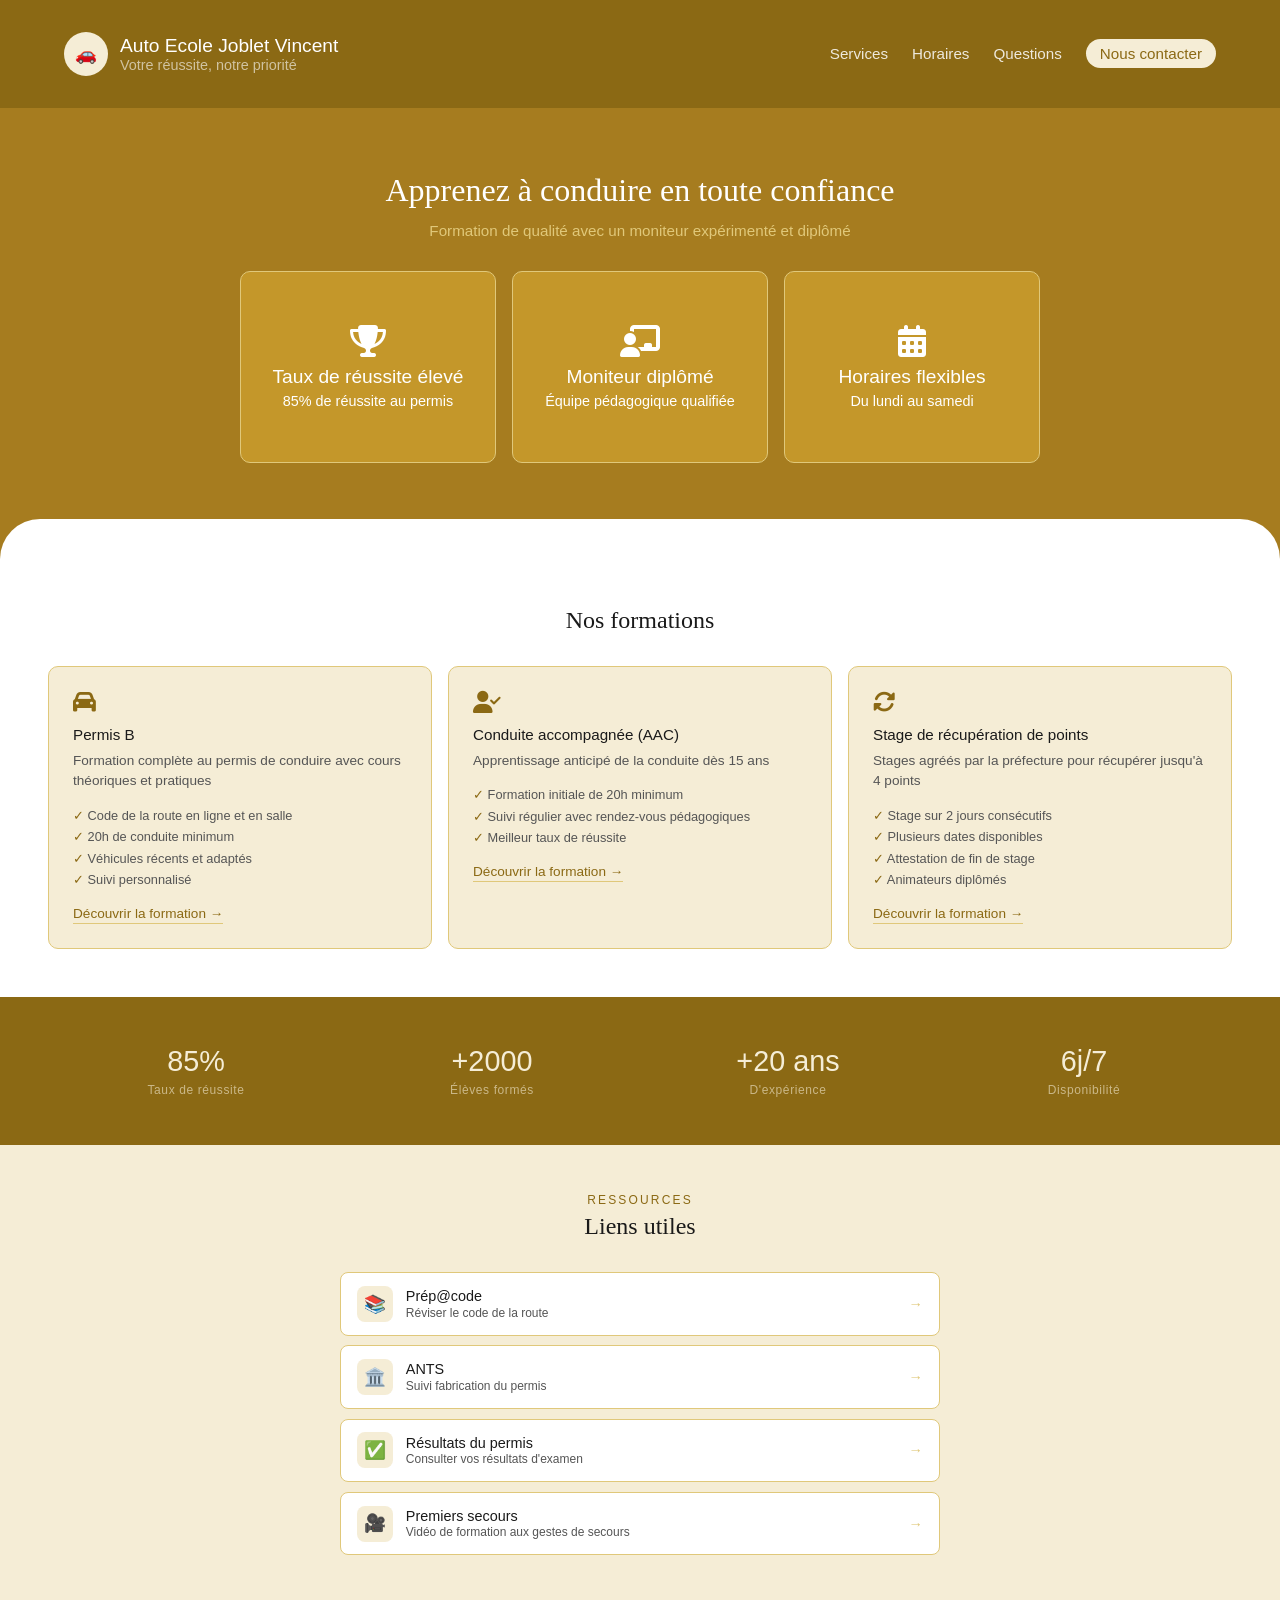
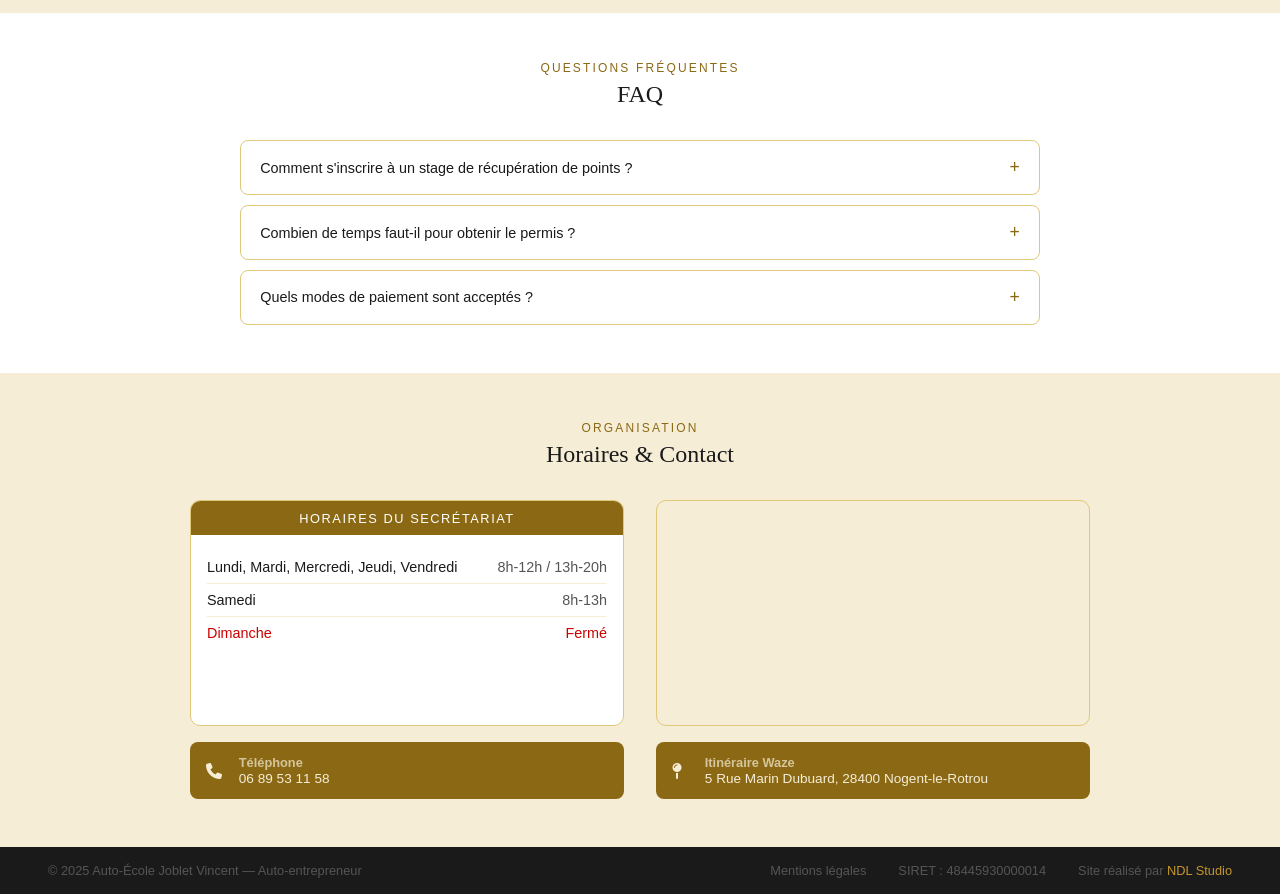
==== commit ed6b79e5: "ajout map waze" ====
--- a/index.html
+++ b/index.html
@@ -41,7 +41,7 @@
             </div>
             <div class="hero-card">
                 <i class="fa-solid fa-chalkboard-user"></i>
-                <h3>Moniteurs diplômés</h3>
+                <h3>Moniteur diplômé</h3>
                 <p>Équipe pédagogique qualifiée</p>
             </div>
             <div class="hero-card">
@@ -99,11 +99,11 @@
             <span class="stat-lbl">Taux de réussite</span>
         </div>
         <div class="stat">
-            <span class="stat-num">+500</span>
+            <span class="stat-num">+2000</span>
             <span class="stat-lbl">Élèves formés</span>
         </div>
         <div class="stat">
-            <span class="stat-num">15 ans</span>
+            <span class="stat-num">+20 ans</span>
             <span class="stat-lbl">D'expérience</span>
         </div>
         <div class="stat">
@@ -176,7 +176,7 @@
                     <span>Quels modes de paiement sont acceptés ?</span>
                     <span class="faq-arrow">+</span>
                 </div>
-                <div class="faq-answer">Nous acceptons les espèces, chèques et virements. Le permis à 1€/jour est également disponible.</div>
+                <div class="faq-answer">Nous acceptons les espèces, chèques et virements.</div>
             </div>
         </div>
     </section>
@@ -222,10 +222,10 @@
                         loading="lazy">
                     </iframe>
                 </div>
-                <a href="https://maps.google.com/?q=5+Rue+Marin+Dubuard+28400+Nogent-le-Rotrou" target="_blank" class="contact-card">
+                <a href="https://www.waze.com/ul?ll=48.3234%2C0.8234&navigate=yes" target="_blank" class="contact-card">
                     <i class="fa-solid fa-map-pin"></i>
                     <div class="contact-card-info">
-                        <h4>Adresse</h4>
+                        <h4>Itinéraire Waze</h4>
                         <p>5 Rue Marin Dubuard, 28400 Nogent-le-Rotrou</p>
                     </div>
                 </a>
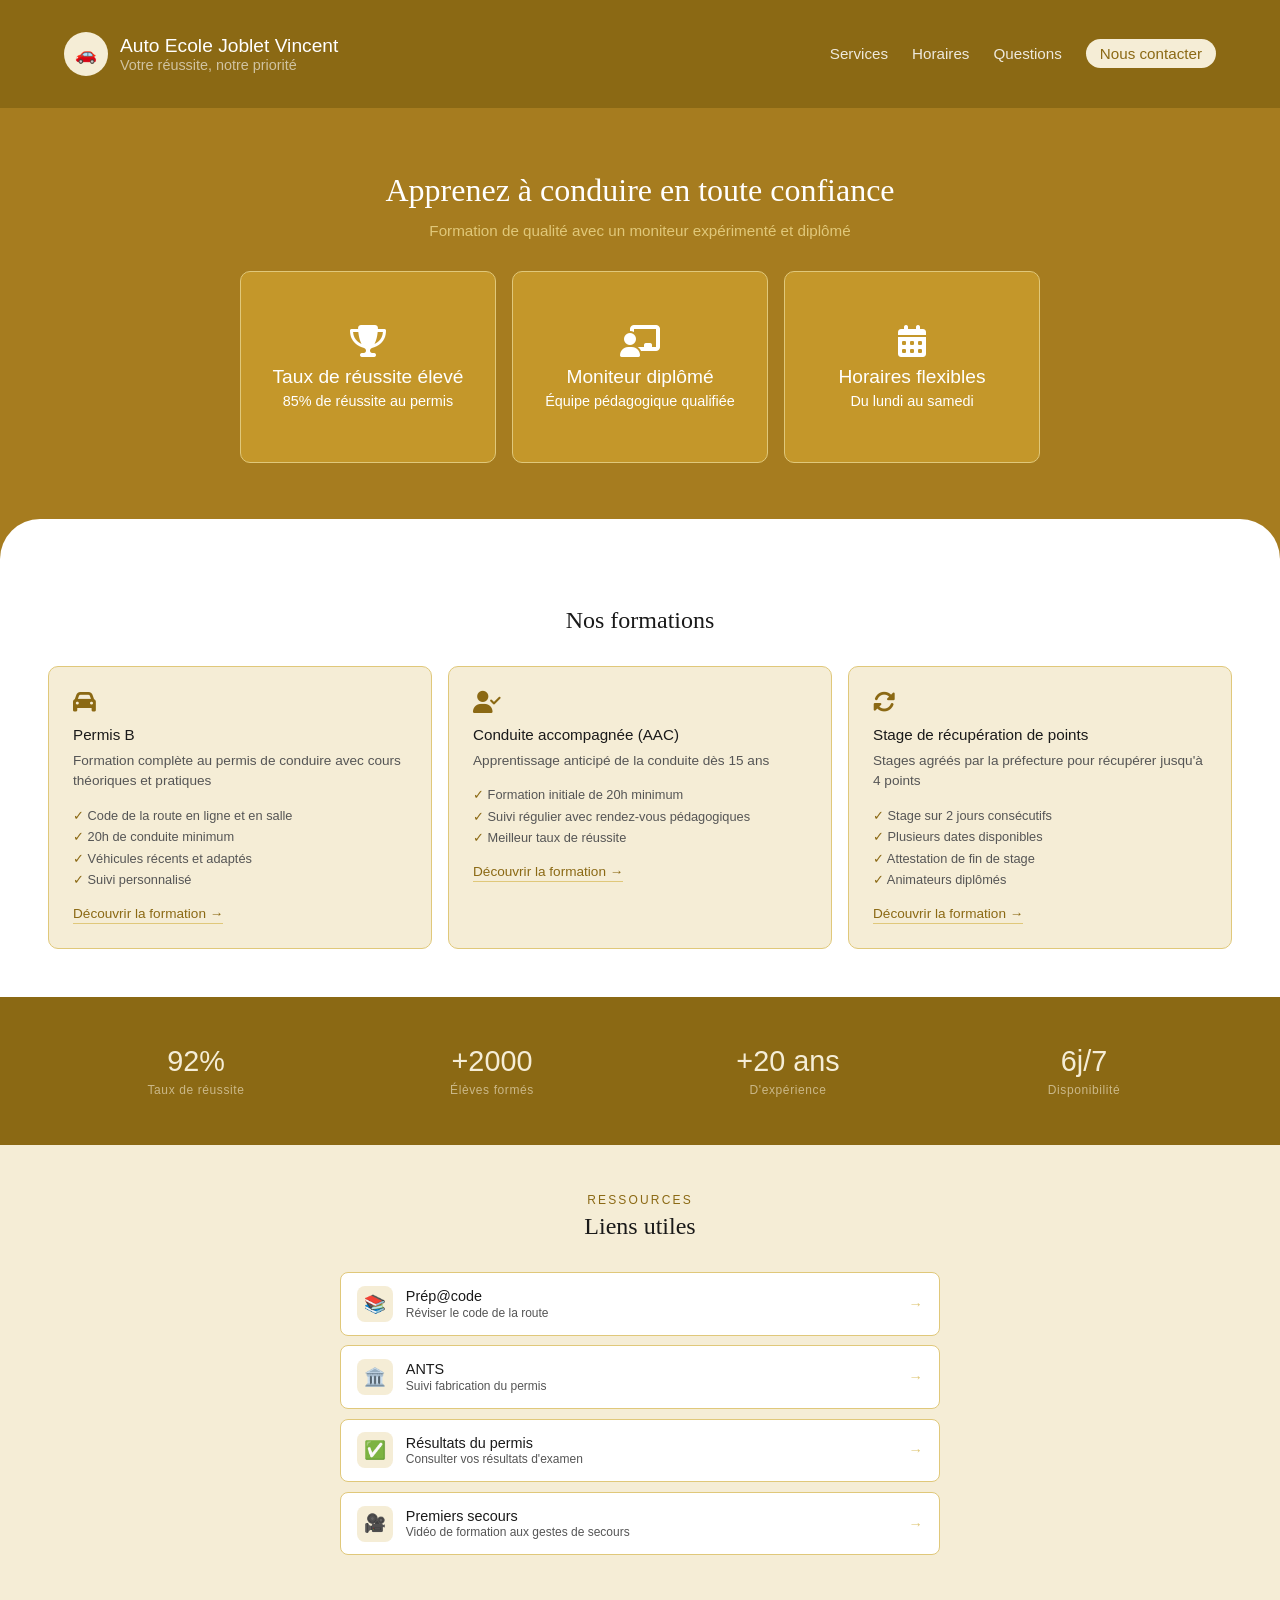
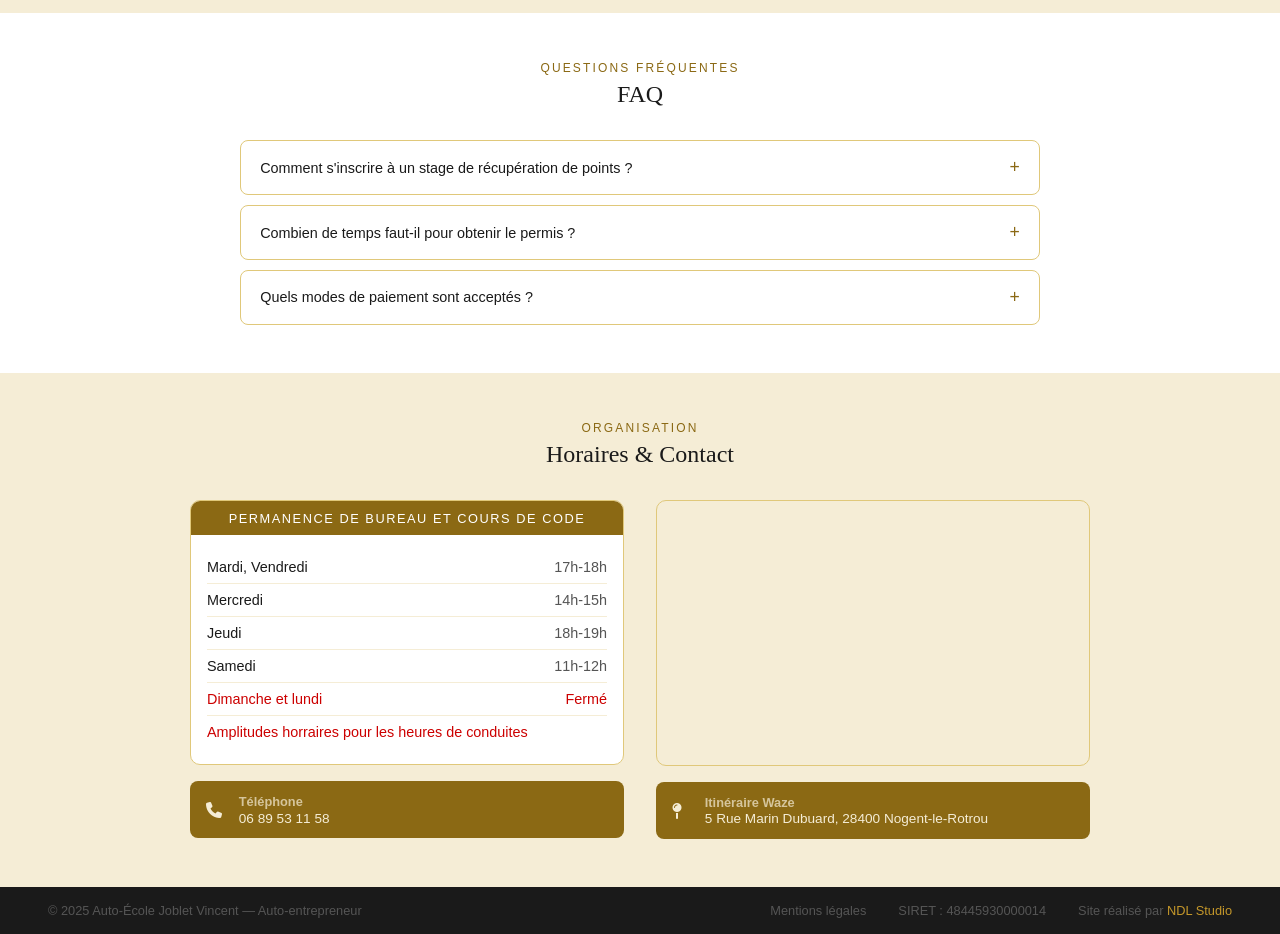
==== commit e6e119a9: "modif doc vincent" ====
--- a/index.html
+++ b/index.html
@@ -95,7 +95,7 @@
 
     <div class="stats">
         <div class="stat">
-            <span class="stat-num">85%</span>
+            <span class="stat-num">92%</span>
             <span class="stat-lbl">Taux de réussite</span>
         </div>
         <div class="stat">
@@ -187,19 +187,30 @@
         <div class="horaires-wrap">
             <div class="horaires-left">
                 <div class="horaires-bloc">
-                    <div class="horaires-bloc-texte">Horaires du secrétariat</div>
+                    <div class="horaires-bloc-texte">Permanence de bureau et cours de code</div>
                     <div class="horaires-bloc-content">
                         <div class="horaires-row">
-                            <span class="jour">Lundi, Mardi, Mercredi, Jeudi, Vendredi</span>
-                            <span class="heure">8h-12h / 13h-20h</span>
+                            <span class="jour">Mardi, Vendredi</span>
+                            <span class="heure">17h-18h</span>
+                        </div>
+                        <div class="horaires-row">
+                            <span class="jour">Mercredi</span>
+                            <span class="heure">14h-15h</span>
+                        </div>
+                        <div class="horaires-row">
+                            <span class="jour">Jeudi</span>
+                            <span class="heure">18h-19h</span>
                         </div>
                         <div class="horaires-row">
                             <span class="jour">Samedi</span>
-                            <span class="heure">8h-13h</span>
+                            <span class="heure">11h-12h</span>
                         </div>
                         <div class="horaires-row ferme">
-                            <span class="jour">Dimanche</span>
+                            <span class="jour">Dimanche et lundi</span>
                             <span class="heure">Fermé</span>
+                        </div>
+                        <div class="horaires-row ferme">
+                            <span class="jour">Amplitudes horraires pour les heures de conduites</span>
                         </div>
                     </div>
                 </div>
@@ -222,7 +233,7 @@
                         loading="lazy">
                     </iframe>
                 </div>
-                <a href="https://www.waze.com/ul?ll=48.3234%2C0.8234&navigate=yes" target="_blank" class="contact-card">
+                <a href="https://www.waze.com/ul?ll=48.32102%2C0.81841&navigate=yes" target="_blank" class="contact-card">
                     <i class="fa-solid fa-map-pin"></i>
                     <div class="contact-card-info">
                         <h4>Itinéraire Waze</h4>
--- a/ressource/style.css
+++ b/ressource/style.css
@@ -473,7 +473,7 @@
     gap: 2rem;
     max-width: 900px;
     margin: 2rem auto 0;
-    align-items: stretch;
+    align-items: start;
 }
 
 .horaires-bloc {
@@ -540,6 +540,10 @@
     gap: 1rem;
 }
 
+.carte-placeholder iframe {
+    height: 260px;
+}
+
 .carte-placeholder {
     border-radius: 10px;
     overflow: hidden;
@@ -738,6 +742,8 @@
     padding-bottom: 2rem;
     border-bottom: 0.5px solid var(--couleur-bordure);
 }
+
+.formation-bloc strong {color: red;}
 
 .formation-bloc:last-child {
     border-bottom: none;
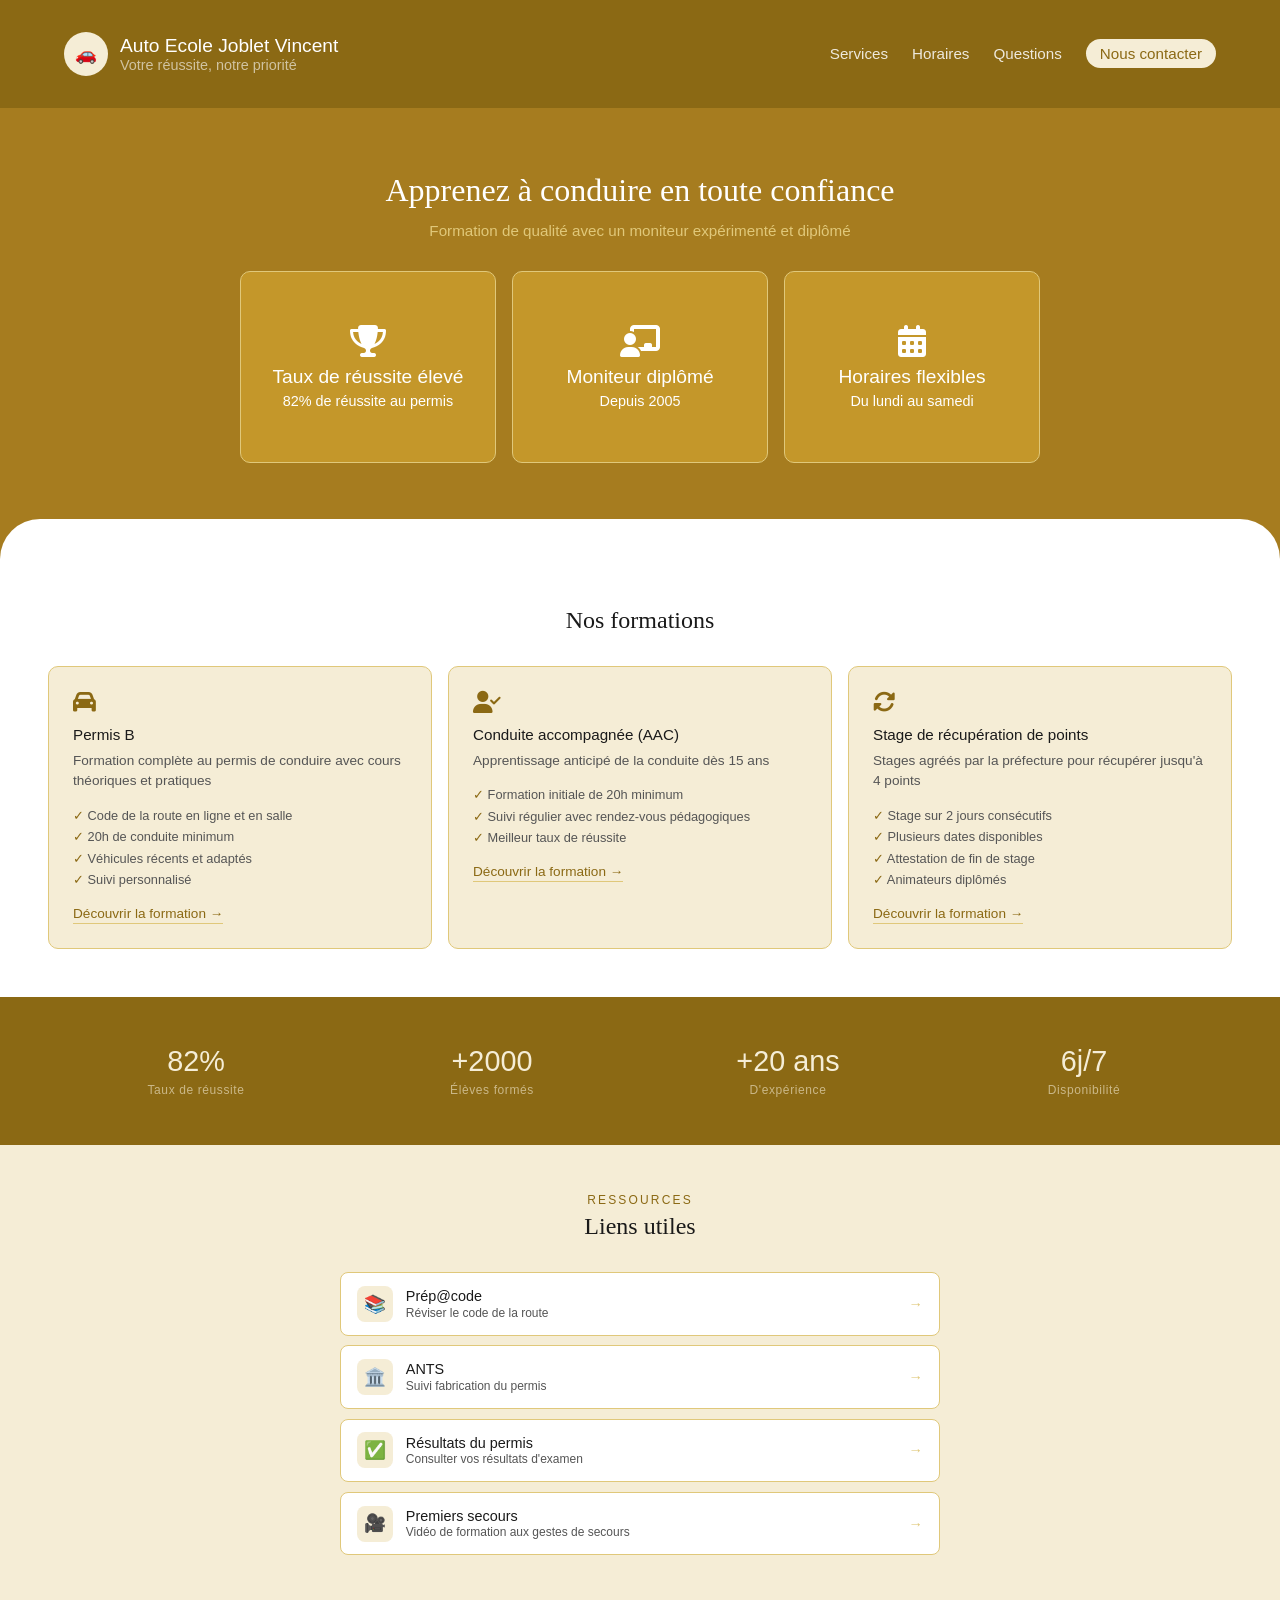
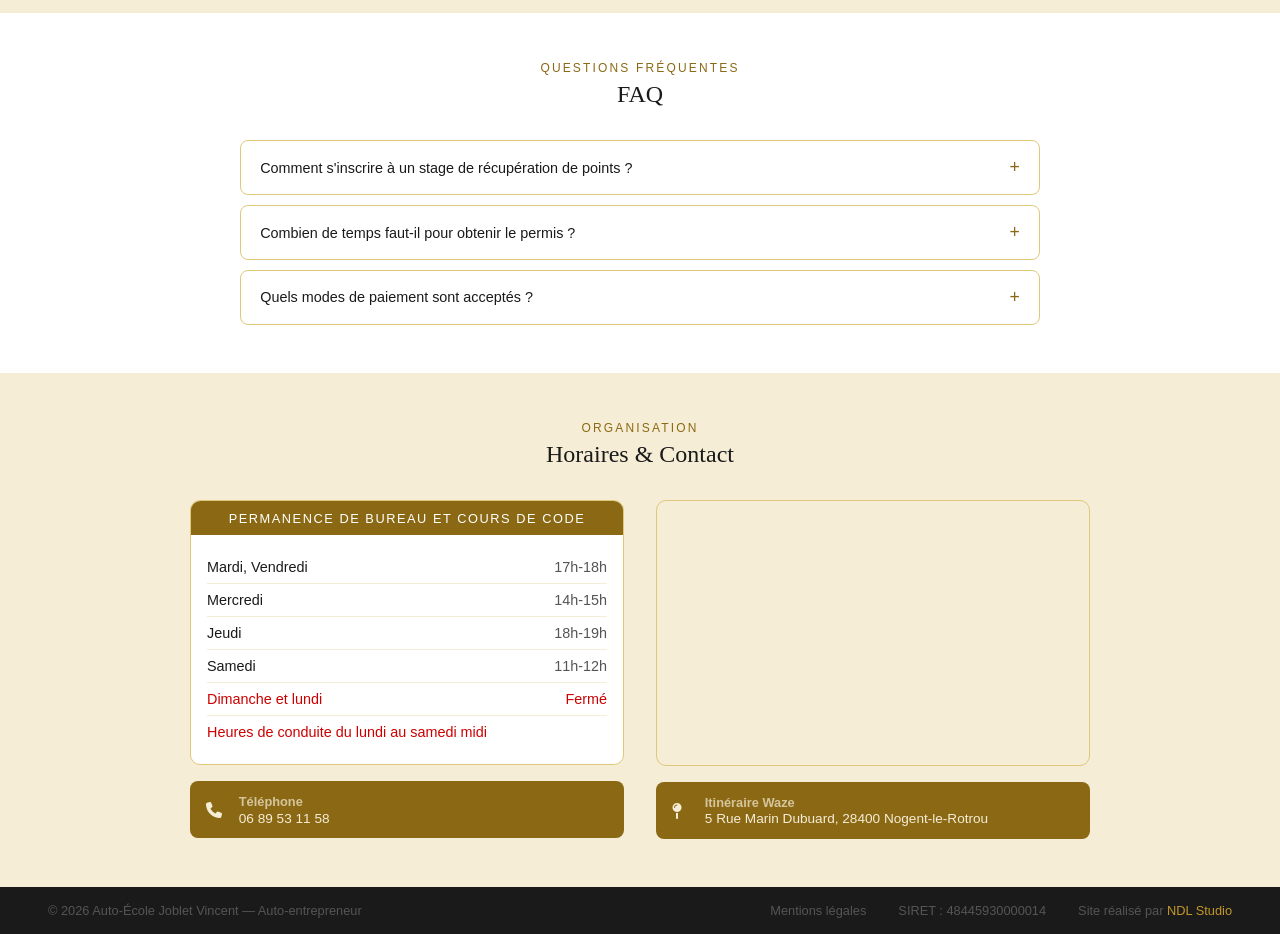
==== commit 107ab337: "modif live" ====
--- a/index.html
+++ b/index.html
@@ -37,12 +37,12 @@
             <div class="hero-card">
                 <i class="fa-solid fa-trophy"></i>
                 <h3>Taux de réussite élevé</h3>
-                <p>85% de réussite au permis</p>
+                <p>82% de réussite au permis</p>
             </div>
             <div class="hero-card">
                 <i class="fa-solid fa-chalkboard-user"></i>
                 <h3>Moniteur diplômé</h3>
-                <p>Équipe pédagogique qualifiée</p>
+                <p>Depuis 2005</p>
             </div>
             <div class="hero-card">
                 <i class="fa-solid fa-calendar-days"></i>
@@ -95,7 +95,7 @@
 
     <div class="stats">
         <div class="stat">
-            <span class="stat-num">92%</span>
+            <span class="stat-num">82%</span>
             <span class="stat-lbl">Taux de réussite</span>
         </div>
         <div class="stat">
@@ -133,7 +133,7 @@
                     </div>
                     <span class="lien-arrow">→</span>
                 </a>
-                <a href="https://www.securite-routiere.gouv.fr" target="_blank" class="lien-card">
+                <a href="https://www.securite-routiere.gouv.fr/resultats-du-permis-de-conduire#3" target="_blank" class="lien-card">
                     <div class="lien-icon">✅</div>
                     <div>
                         <p class="lien-name">Résultats du permis</p>
@@ -210,7 +210,7 @@
                             <span class="heure">Fermé</span>
                         </div>
                         <div class="horaires-row ferme">
-                            <span class="jour">Amplitudes horraires pour les heures de conduites</span>
+                            <span class="jour">Heures de conduite du lundi au samedi midi</span>
                         </div>
                     </div>
                 </div>
@@ -247,7 +247,7 @@
     <script src="ressource/script.js"></script>
 </body>
 <footer class="footer">
-    <span>© 2025 Auto-École Joblet Vincent — Auto-entrepreneur</span>
+    <span>© 2026 Auto-École Joblet Vincent — Auto-entrepreneur</span>
     <div class="footer-links">
         <a href="mentions-legales.html">Mentions légales</a>
         <span>SIRET : 48445930000014</span>
